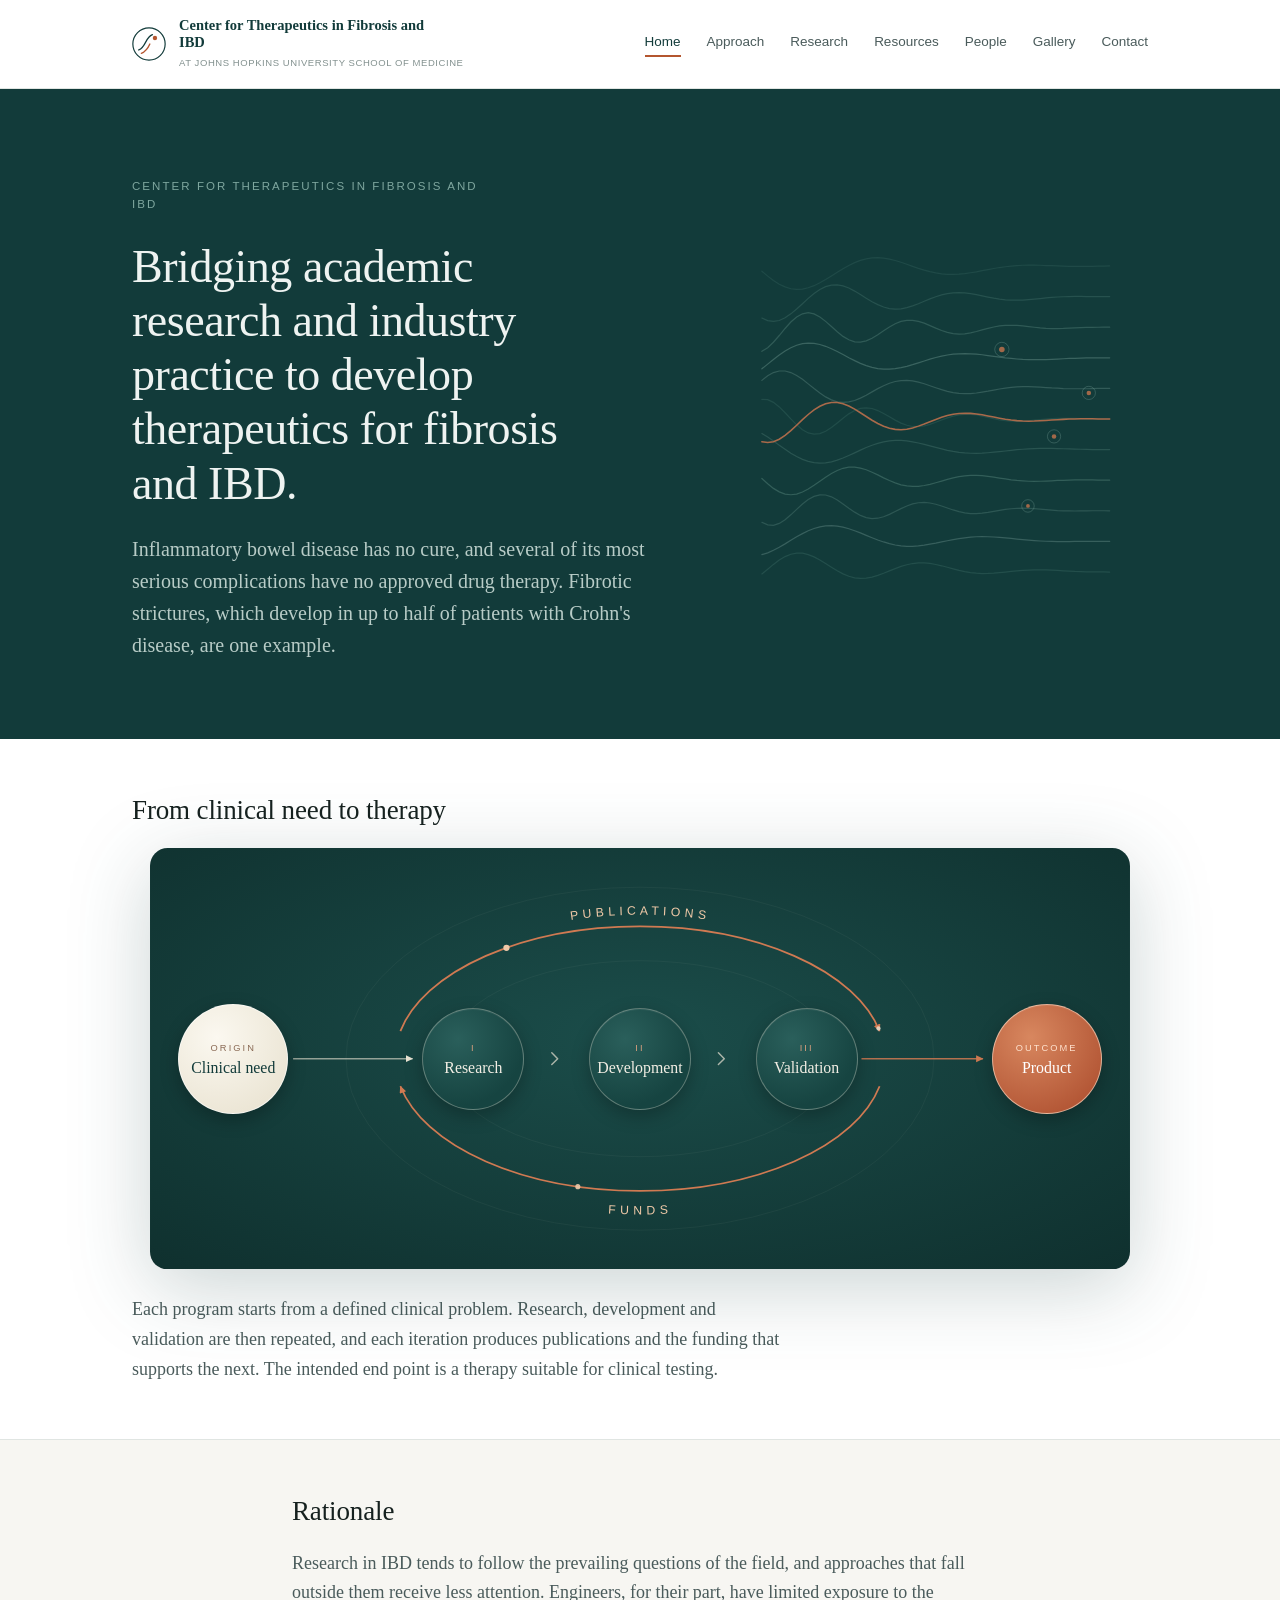
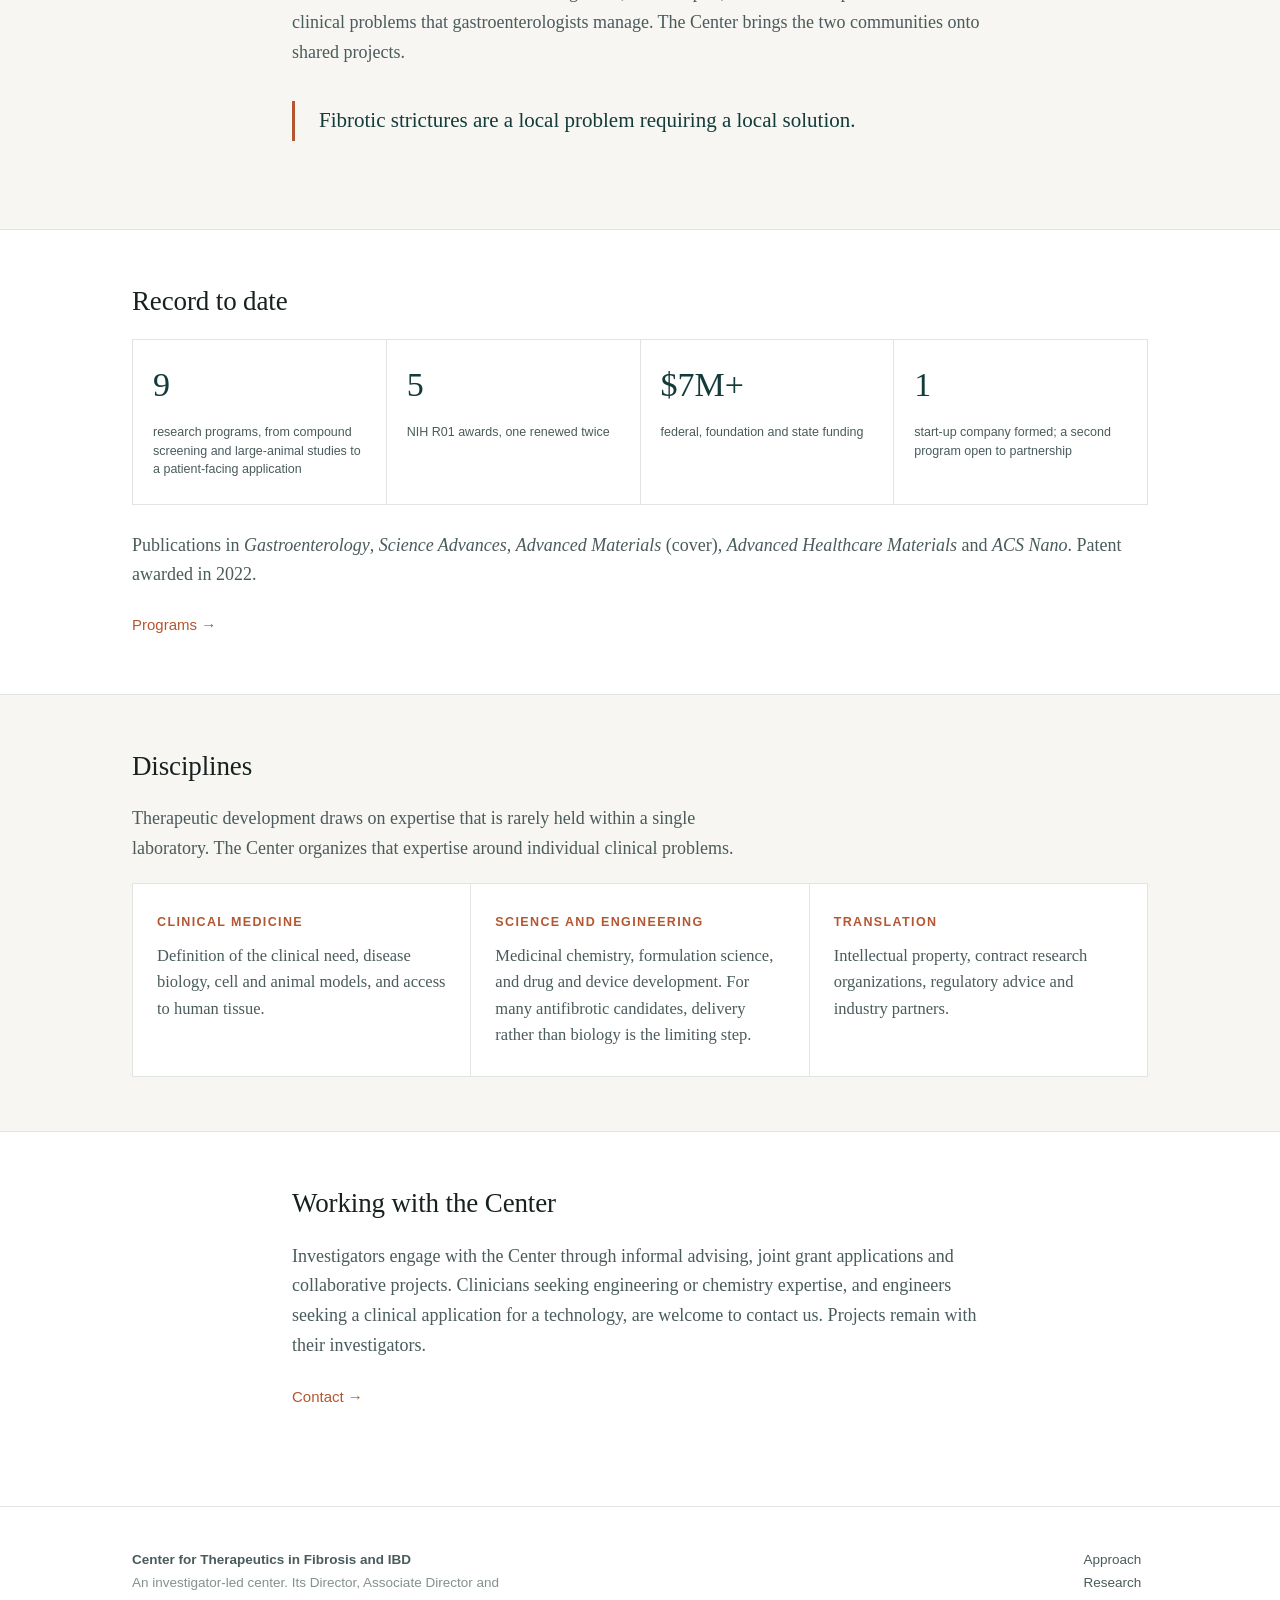
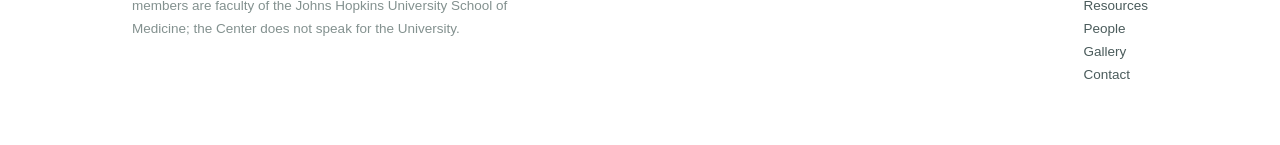
==== index.html @ 497c7280 "Add files via upload" ====
<!DOCTYPE html>
<html lang="en">
<head>
<meta charset="utf-8">
<meta name="viewport" content="width=device-width, initial-scale=1">
<title>CTFI — Center for Therapeutics in Fibrosis and IBD</title>
<meta name="description" content="The Center for Therapeutics in Fibrosis and IBD develops therapies for intestinal fibrosis and inflammatory bowel disease.">
<link rel="stylesheet" href="styles.css">
</head>
<body>

<header class="site">
  <div class="bar">
    <a class="brand" href="index.html">
      <svg class="mark" viewBox="0 0 40 40" fill="none" xmlns="http://www.w3.org/2000/svg" aria-hidden="true">
        <circle cx="20" cy="20" r="19" stroke="#123b3a" stroke-width="1.4"/>
        <path d="M8 27c4-1.5 6-5 8-9s4-7.5 8-9" stroke="#123b3a" stroke-width="1.6" stroke-linecap="round"/>
        <path d="M11 31c5-2 8-6.5 10-11" stroke="#b4562f" stroke-width="1.6" stroke-linecap="round"/>
        <circle cx="27" cy="13" r="2.6" fill="#b4562f"/>
      </svg>
      <span class="brandtext">
        <span class="name">Center for Therapeutics in Fibrosis and IBD</span>
        <span class="sub">at Johns Hopkins University School of Medicine</span>
      </span>
    </a>
    <nav class="site">
      <a href="index.html" class="on">Home</a>
      <a href="approach.html">Approach</a>
      <a href="research.html">Research</a>
      <a href="resources.html">Resources</a>
      <a href="people.html">People</a>
      <a href="gallery.html">Gallery</a>
      <a href="contact.html">Contact</a>
    </nav>
  </div>
</header>

<div class="hero">
  <div class="wrap hero-grid">
    <div class="hero-copy">
      <p class="kicker">Center for Therapeutics in Fibrosis and IBD</p>
      <h1>Bridging academic research and industry practice to develop therapeutics for fibrosis and IBD.</h1>
      <p>Inflammatory bowel disease has no cure, and several of its most serious complications have no approved drug therapy. Fibrotic strictures, which develop in up to half of patients with Crohn's disease, are one example.</p>
    </div>
    <div class="hero-art" aria-hidden="true">
      <svg class="fiberart" viewBox="0 0 460 460" xmlns="http://www.w3.org/2000/svg" aria-hidden="true">
  <path d="M24.0,60.0 L30.7,65.7 L37.3,70.8 L44.0,75.0 L50.7,78.1 L57.3,80.2 L64.0,81.0 L70.7,80.6 L77.3,79.1 L84.0,76.7 L90.7,73.4 L97.3,69.6 L104.0,65.5 L110.7,61.3 L117.3,57.2 L124.0,53.4 L130.7,50.2 L137.3,47.6 L144.0,45.8 L150.7,44.7 L157.3,44.5 L164.0,45.0 L170.7,46.1 L177.3,47.7 L184.0,49.7 L190.7,52.0 L197.3,54.4 L204.0,56.7 L210.7,58.8 L217.3,60.6 L224.0,62.0 L230.7,63.0 L237.3,63.6 L244.0,63.7 L250.7,63.4 L257.3,62.8 L264.0,61.8 L270.7,60.7 L277.3,59.4 L284.0,58.2 L290.7,56.9 L297.3,55.8 L304.0,54.9 L310.7,54.1 L317.3,53.6 L324.0,53.2 L330.7,53.1 L337.3,53.1 L344.0,53.2 L350.7,53.5 L357.3,53.7 L364.0,54.0 L370.7,54.2 L377.3,54.4 L384.0,54.5 L390.7,54.6 L397.3,54.5 L404.0,54.4 L410.7,54.3 L417.3,54.1 L424.0,54.0" fill="none" stroke="#3f6f68" stroke-width="1.4" opacity="0.32" stroke-linecap="round"/><path d="M24.0,113.9 L30.7,116.9 L37.3,117.8 L44.0,116.7 L50.7,113.6 L57.3,109.1 L64.0,103.5 L70.7,97.4 L77.3,91.3 L84.0,85.7 L90.7,81.1 L97.3,77.8 L104.0,76.0 L110.7,75.8 L117.3,77.0 L124.0,79.4 L130.7,82.9 L137.3,86.9 L144.0,91.1 L150.7,95.1 L157.3,98.5 L164.0,101.2 L170.7,103.0 L177.3,103.6 L184.0,103.3 L190.7,102.0 L197.3,99.9 L204.0,97.4 L210.7,94.6 L217.3,91.9 L224.0,89.4 L230.7,87.3 L237.3,85.8 L244.0,84.9 L250.7,84.7 L257.3,85.0 L264.0,85.9 L270.7,87.0 L277.3,88.4 L284.0,89.8 L290.7,91.1 L297.3,92.1 L304.0,92.9 L310.7,93.3 L317.3,93.4 L324.0,93.2 L330.7,92.7 L337.3,92.1 L344.0,91.5 L350.7,90.8 L357.3,90.2 L364.0,89.7 L370.7,89.4 L377.3,89.2 L384.0,89.1 L390.7,89.1 L397.3,89.2 L404.0,89.2 L410.7,89.3 L417.3,89.3 L424.0,89.2" fill="none" stroke="#4f7d75" stroke-width="1.4" opacity="0.37" stroke-linecap="round"/><path d="M24.0,152.2 L30.7,148.1 L37.3,141.7 L44.0,134.0 L50.7,125.9 L57.3,118.5 L64.0,112.7 L70.7,109.0 L77.3,107.8 L84.0,109.1 L90.7,112.6 L97.3,117.7 L104.0,123.7 L110.7,129.7 L117.3,135.0 L124.0,138.9 L130.7,141.2 L137.3,141.5 L144.0,140.1 L150.7,137.1 L157.3,133.1 L164.0,128.6 L170.7,124.2 L177.3,120.5 L184.0,117.8 L190.7,116.5 L197.3,116.5 L204.0,117.7 L210.7,119.8 L217.3,122.6 L224.0,125.5 L230.7,128.2 L237.3,130.4 L244.0,131.8 L250.7,132.3 L257.3,132.0 L264.0,130.9 L270.7,129.4 L277.3,127.6 L284.0,125.8 L290.7,124.2 L297.3,123.0 L304.0,122.4 L310.7,122.2 L317.3,122.4 L324.0,123.0 L330.7,123.7 L337.3,124.5 L344.0,125.2 L350.7,125.7 L357.3,126.0 L364.0,126.0 L370.7,125.9 L377.3,125.6 L384.0,125.3 L390.7,125.0 L397.3,124.7 L404.0,124.6 L410.7,124.5 L417.3,124.4 L424.0,124.4" fill="none" stroke="#5f8c83" stroke-width="1.4" opacity="0.42" stroke-linecap="round"/><path d="M24.0,172.3 L30.7,166.9 L37.3,161.5 L44.0,156.4 L50.7,151.8 L57.3,148.1 L64.0,145.2 L70.7,143.4 L77.3,142.7 L84.0,143.0 L90.7,144.3 L97.3,146.4 L104.0,149.2 L110.7,152.4 L117.3,155.9 L124.0,159.5 L130.7,162.9 L137.3,166.0 L144.0,168.6 L150.7,170.6 L157.3,172.0 L164.0,172.7 L170.7,172.7 L177.3,172.1 L184.0,171.0 L190.7,169.4 L197.3,167.5 L204.0,165.4 L210.7,163.3 L217.3,161.2 L224.0,159.3 L230.7,157.7 L237.3,156.4 L244.0,155.5 L250.7,155.0 L257.3,154.8 L264.0,155.0 L270.7,155.4 L277.3,156.1 L284.0,157.0 L290.7,157.9 L297.3,158.8 L304.0,159.7 L310.7,160.4 L317.3,161.0 L324.0,161.5 L330.7,161.7 L337.3,161.8 L344.0,161.8 L350.7,161.6 L357.3,161.4 L364.0,161.1 L370.7,160.7 L377.3,160.4 L384.0,160.2 L390.7,160.0 L397.3,159.8 L404.0,159.7 L410.7,159.6 L417.3,159.6 L424.0,159.6" fill="none" stroke="#6f9a90" stroke-width="1.4" opacity="0.47" stroke-linecap="round"/><path d="M24.0,185.6 L30.7,180.3 L37.3,176.6 L44.0,174.8 L50.7,174.8 L57.3,176.6 L64.0,180.0 L70.7,184.4 L77.3,189.6 L84.0,195.0 L90.7,200.1 L97.3,204.6 L104.0,208.0 L110.7,210.2 L117.3,211.0 L124.0,210.4 L130.7,208.7 L137.3,206.0 L144.0,202.6 L150.7,198.8 L157.3,195.1 L164.0,191.7 L170.7,188.9 L177.3,186.9 L184.0,185.8 L190.7,185.6 L197.3,186.2 L204.0,187.6 L210.7,189.5 L217.3,191.8 L224.0,194.1 L230.7,196.3 L237.3,198.2 L244.0,199.6 L250.7,200.5 L257.3,200.9 L264.0,200.7 L270.7,200.1 L277.3,199.1 L284.0,198.0 L290.7,196.7 L297.3,195.5 L304.0,194.5 L310.7,193.6 L317.3,193.1 L324.0,192.8 L330.7,192.8 L337.3,193.0 L344.0,193.4 L350.7,193.8 L357.3,194.3 L364.0,194.6 L370.7,195.0 L377.3,195.2 L384.0,195.2 L390.7,195.2 L397.3,195.2 L404.0,195.1 L410.7,194.9 L417.3,194.8 L424.0,194.8" fill="none" stroke="#7fa79f" stroke-width="1.4" opacity="0.32" stroke-linecap="round"/><path d="M24.0,207.5 L30.7,207.8 L37.3,210.9 L44.0,216.1 L50.7,222.8 L57.3,229.9 L64.0,236.7 L70.7,242.3 L77.3,246.0 L84.0,247.5 L90.7,246.8 L97.3,244.1 L104.0,239.8 L110.7,234.5 L117.3,229.1 L124.0,224.1 L130.7,220.2 L137.3,217.8 L144.0,217.1 L150.7,217.9 L157.3,220.3 L164.0,223.6 L170.7,227.4 L177.3,231.3 L184.0,234.7 L190.7,237.2 L197.3,238.6 L204.0,238.8 L210.7,238.0 L217.3,236.2 L224.0,233.8 L230.7,231.2 L237.3,228.7 L244.0,226.7 L250.7,225.3 L257.3,224.6 L264.0,224.7 L270.7,225.4 L277.3,226.6 L284.0,228.1 L290.7,229.6 L297.3,230.9 L304.0,231.9 L310.7,232.5 L317.3,232.7 L324.0,232.5 L330.7,232.0 L337.3,231.4 L344.0,230.7 L350.7,230.1 L357.3,229.6 L364.0,229.3 L370.7,229.2 L377.3,229.3 L384.0,229.4 L390.7,229.6 L397.3,229.8 L404.0,229.9 L410.7,230.0 L417.3,230.0 L424.0,230.0" fill="none" stroke="#3f6f68" stroke-width="1.4" opacity="0.37" stroke-linecap="round"/><path d="M24.0,246.7 L30.7,250.8 L37.3,255.3 L44.0,260.1 L50.7,264.8 L57.3,269.3 L64.0,273.2 L70.7,276.4 L77.3,278.8 L84.0,280.2 L90.7,280.7 L97.3,280.4 L104.0,279.2 L110.7,277.3 L117.3,274.8 L124.0,271.9 L130.7,268.9 L137.3,265.8 L144.0,262.8 L150.7,260.2 L157.3,258.0 L164.0,256.3 L170.7,255.1 L177.3,254.6 L184.0,254.6 L190.7,255.2 L197.3,256.2 L204.0,257.6 L210.7,259.2 L217.3,260.9 L224.0,262.7 L230.7,264.4 L237.3,266.0 L244.0,267.3 L250.7,268.3 L257.3,269.0 L264.0,269.4 L270.7,269.5 L277.3,269.3 L284.0,268.8 L290.7,268.2 L297.3,267.5 L304.0,266.8 L310.7,266.0 L317.3,265.3 L324.0,264.8 L330.7,264.3 L337.3,264.0 L344.0,263.8 L350.7,263.7 L357.3,263.8 L364.0,264.0 L370.7,264.2 L377.3,264.4 L384.0,264.6 L390.7,264.8 L397.3,265.0 L404.0,265.1 L410.7,265.2 L417.3,265.2 L424.0,265.2" fill="none" stroke="#4f7d75" stroke-width="1.4" opacity="0.42" stroke-linecap="round"/><path d="M24.0,298.4 L30.7,304.5 L37.3,309.8 L44.0,313.8 L50.7,316.3 L57.3,317.1 L64.0,316.3 L70.7,314.0 L77.3,310.5 L84.0,306.2 L90.7,301.5 L97.3,296.9 L104.0,292.6 L110.7,289.2 L117.3,286.7 L124.0,285.4 L130.7,285.4 L137.3,286.4 L144.0,288.4 L150.7,291.2 L157.3,294.3 L164.0,297.7 L170.7,300.8 L177.3,303.5 L184.0,305.7 L190.7,307.0 L197.3,307.6 L204.0,307.4 L210.7,306.5 L217.3,305.1 L224.0,303.3 L230.7,301.4 L237.3,299.4 L244.0,297.7 L250.7,296.3 L257.3,295.3 L264.0,294.9 L270.7,294.8 L277.3,295.2 L284.0,295.9 L290.7,296.8 L297.3,297.9 L304.0,298.9 L310.7,299.9 L317.3,300.7 L324.0,301.2 L330.7,301.6 L337.3,301.7 L344.0,301.6 L350.7,301.4 L357.3,301.1 L364.0,300.7 L370.7,300.5 L377.3,300.2 L384.0,300.1 L390.7,300.0 L397.3,300.0 L404.0,300.1 L410.7,300.2 L417.3,300.3 L424.0,300.4" fill="none" stroke="#5f8c83" stroke-width="1.4" opacity="0.47" stroke-linecap="round"/><path d="M24.0,348.8 L30.7,351.8 L37.3,352.2 L44.0,350.1 L50.7,345.9 L57.3,340.2 L64.0,333.9 L70.7,327.8 L77.3,322.6 L84.0,319.0 L90.7,317.2 L97.3,317.4 L104.0,319.5 L110.7,323.1 L117.3,327.7 L124.0,332.6 L130.7,337.1 L137.3,340.9 L144.0,343.4 L150.7,344.5 L157.3,344.1 L164.0,342.4 L170.7,339.7 L177.3,336.4 L184.0,333.1 L190.7,330.1 L197.3,327.7 L204.0,326.3 L210.7,326.0 L217.3,326.6 L224.0,328.0 L230.7,330.1 L237.3,332.3 L244.0,334.6 L250.7,336.5 L257.3,337.9 L264.0,338.7 L270.7,338.8 L277.3,338.3 L284.0,337.4 L290.7,336.3 L297.3,335.1 L304.0,334.0 L310.7,333.2 L317.3,332.7 L324.0,332.5 L330.7,332.7 L337.3,333.1 L344.0,333.7 L350.7,334.3 L357.3,334.8 L364.0,335.3 L370.7,335.6 L377.3,335.7 L384.0,335.8 L390.7,335.7 L397.3,335.6 L404.0,335.5 L410.7,335.5 L417.3,335.5 L424.0,335.6" fill="none" stroke="#6f9a90" stroke-width="1.4" opacity="0.32" stroke-linecap="round"/><path d="M24.0,386.0 L30.7,383.9 L37.3,381.0 L44.0,377.5 L50.7,373.6 L57.3,369.5 L64.0,365.5 L70.7,361.8 L77.3,358.5 L84.0,355.9 L90.7,354.0 L97.3,352.9 L104.0,352.7 L110.7,353.2 L117.3,354.4 L124.0,356.2 L130.7,358.5 L137.3,361.0 L144.0,363.8 L150.7,366.5 L157.3,369.1 L164.0,371.4 L170.7,373.4 L177.3,374.9 L184.0,375.9 L190.7,376.4 L197.3,376.4 L204.0,375.9 L210.7,375.1 L217.3,374.0 L224.0,372.8 L230.7,371.4 L237.3,370.0 L244.0,368.7 L250.7,367.5 L257.3,366.6 L264.0,365.9 L270.7,365.4 L277.3,365.3 L284.0,365.4 L290.7,365.7 L297.3,366.1 L304.0,366.7 L310.7,367.4 L317.3,368.1 L324.0,368.8 L330.7,369.4 L337.3,369.9 L344.0,370.3 L350.7,370.6 L357.3,370.8 L364.0,370.9 L370.7,370.9 L377.3,370.9 L384.0,370.8 L390.7,370.8 L397.3,370.7 L404.0,370.7 L410.7,370.7 L417.3,370.7 L424.0,370.8" fill="none" stroke="#7fa79f" stroke-width="1.4" opacity="0.37" stroke-linecap="round"/><path d="M24.0,408.2 L30.7,402.7 L37.3,397.2 L44.0,392.2 L50.7,388.2 L57.3,385.5 L64.0,384.2 L70.7,384.3 L77.3,385.9 L84.0,388.6 L90.7,392.1 L97.3,396.3 L104.0,400.5 L110.7,404.6 L117.3,408.1 L124.0,410.8 L130.7,412.6 L137.3,413.3 L144.0,413.0 L150.7,411.8 L157.3,409.8 L164.0,407.4 L170.7,404.6 L177.3,402.0 L184.0,399.5 L190.7,397.6 L197.3,396.2 L204.0,395.5 L210.7,395.5 L217.3,396.1 L224.0,397.3 L230.7,398.8 L237.3,400.5 L244.0,402.3 L250.7,404.0 L257.3,405.5 L264.0,406.6 L270.7,407.3 L277.3,407.7 L284.0,407.6 L290.7,407.3 L297.3,406.7 L304.0,406.0 L310.7,405.3 L317.3,404.6 L324.0,404.1 L330.7,403.7 L337.3,403.5 L344.0,403.5 L350.7,403.6 L357.3,403.9 L364.0,404.2 L370.7,404.6 L377.3,404.9 L384.0,405.3 L390.7,405.5 L397.3,405.7 L404.0,405.8 L410.7,405.9 L417.3,405.9 L424.0,406.0" fill="none" stroke="#3f6f68" stroke-width="1.4" opacity="0.42" stroke-linecap="round"/>
  <path d="M24.0,256.1 L30.7,257.1 L37.3,256.1 L44.0,253.3 L50.7,248.9 L57.3,243.4 L64.0,237.2 L70.7,230.8 L77.3,224.8 L84.0,219.5 L90.7,215.3 L97.3,212.4 L104.0,211.0 L110.7,211.1 L117.3,212.5 L124.0,215.1 L130.7,218.7 L137.3,222.8 L144.0,227.1 L150.7,231.4 L157.3,235.2 L164.0,238.3 L170.7,240.6 L177.3,241.9 L184.0,242.3 L190.7,241.7 L197.3,240.3 L204.0,238.2 L210.7,235.8 L217.3,233.1 L224.0,230.5 L230.7,228.1 L237.3,226.1 L244.0,224.6 L250.7,223.7 L257.3,223.3 L264.0,223.5 L270.7,224.2 L277.3,225.2 L284.0,226.5 L290.7,227.8 L297.3,229.1 L304.0,230.3 L310.7,231.2 L317.3,231.9 L324.0,232.4 L330.7,232.5 L337.3,232.4 L344.0,232.1 L350.7,231.7 L357.3,231.2 L364.0,230.8 L370.7,230.4 L377.3,230.1 L384.0,229.9 L390.7,229.8 L397.3,229.8 L404.0,229.8 L410.7,229.9 L417.3,230.0 L424.0,230.0" fill="none" stroke="#c9744e" stroke-width="1.8" opacity="0.9" stroke-linecap="round"/>
  <circle cx="300" cy="150" r="3.2" fill="#c9744e" opacity="0.85"/><circle cx="300" cy="150" r="8.2" fill="none" stroke="#7fa79f" stroke-width="0.8" opacity="0.5"/><circle cx="360" cy="250" r="2.6" fill="#c9744e" opacity="0.85"/><circle cx="360" cy="250" r="7.6" fill="none" stroke="#7fa79f" stroke-width="0.8" opacity="0.5"/><circle cx="330" cy="330" r="2.2" fill="#c9744e" opacity="0.85"/><circle cx="330" cy="330" r="7.2" fill="none" stroke="#7fa79f" stroke-width="0.8" opacity="0.5"/><circle cx="400" cy="200" r="2.6" fill="#c9744e" opacity="0.85"/><circle cx="400" cy="200" r="7.6" fill="none" stroke="#7fa79f" stroke-width="0.8" opacity="0.5"/>
</svg>
    </div>
  </div>
</div>

<section>
  <div class="wrap">
    <h2>From clinical need to therapy</h2>
    <div class="orbit-scroll">
    <figure class="orbit">
      <svg class="orbit-bg" viewBox="0 0 1000 430" preserveAspectRatio="xMidYMid meet" aria-hidden="true">
        <defs>
          <radialGradient id="obPanel" cx="50%" cy="45%" r="75%">
            <stop offset="0" stop-color="#1b4d4a"/>
            <stop offset="1" stop-color="#0f302e"/>
          </radialGradient>
          <linearGradient id="obEntry" x1="0" x2="1">
            <stop offset="0" stop-color="#e9e3d3" stop-opacity="0.15"/>
            <stop offset="1" stop-color="#e9e3d3" stop-opacity="0.85"/>
          </linearGradient>
          <linearGradient id="obExit" x1="0" x2="1">
            <stop offset="0" stop-color="#e9e3d3" stop-opacity="0.85"/>
            <stop offset="1" stop-color="#d07a52" stop-opacity="0.95"/>
          </linearGradient>
          <marker id="obHead" markerWidth="10" markerHeight="10" refX="7" refY="3.5" orient="auto" markerUnits="userSpaceOnUse">
            <path d="M0,0 L7.5,3.5 L0,7 Z" fill="#d07a52"/>
          </marker>
          <marker id="obHeadLight" markerWidth="10" markerHeight="10" refX="7" refY="3.5" orient="auto" markerUnits="userSpaceOnUse">
            <path d="M0,0 L7.5,3.5 L0,7 Z" fill="#e9e3d3"/>
          </marker>
          <path id="obOrbit" d="M250,215 A250,135 0 0 1 750,215 A250,135 0 0 1 250,215"/>
          <path id="obTopText" d="M255.5,186.9 A250,135 0 0 1 744.5,186.9"/>
          <path id="obBotText" d="M255.5,243.1 A250,135 0 0 0 744.5,243.1"/>
        </defs>

        <rect width="1000" height="430" rx="18" fill="url(#obPanel)"/>
        <!-- faint guide rings for depth -->
        <ellipse cx="500" cy="215" rx="300" ry="175" fill="none" stroke="#e9e3d3" stroke-opacity="0.05"/>
        <ellipse cx="500" cy="215" rx="200" ry="100" fill="none" stroke="#e9e3d3" stroke-opacity="0.05"/>

        <!-- the cycle: publications out along the top, funds back along the bottom -->
        <path class="ob-arc" d="M255.5,186.9 A250,135 0 0 1 744.5,186.9" fill="none" stroke="#d07a52" stroke-width="1.8" marker-end="url(#obHead)"/>
        <path class="ob-arc" d="M744.5,243.1 A250,135 0 0 1 255.5,243.1" fill="none" stroke="#d07a52" stroke-width="1.8" marker-end="url(#obHead)"/>
        <text class="ob-label" dy="-12"><textPath href="#obTopText" startOffset="50%" text-anchor="middle">PUBLICATIONS</textPath></text>
        <text class="ob-label" dy="24"><textPath href="#obBotText" startOffset="50%" text-anchor="middle">FUNDS</textPath></text>

        <!-- entry and exit -->
        <line x1="146" y1="215" x2="268" y2="215" stroke="#e9e3d3" stroke-opacity="0.6" stroke-width="1.6" marker-end="url(#obHeadLight)"/>
        <line x1="726" y1="215" x2="850" y2="215" stroke="#d07a52" stroke-opacity="0.85" stroke-width="1.6" marker-end="url(#obHead)"/>

        <!-- sequence ticks between stations -->
        <path d="M410,209 l6,6 l-6,6" fill="none" stroke="#e9e3d3" stroke-opacity="0.7" stroke-width="1.5" stroke-linecap="round" stroke-linejoin="round"/>
        <path d="M580,209 l6,6 l-6,6" fill="none" stroke="#e9e3d3" stroke-opacity="0.7" stroke-width="1.5" stroke-linecap="round" stroke-linejoin="round"/>

        <!-- particles travelling the cycle -->
        <g class="ob-particles">
          <circle r="3.2" fill="#f0c9a8"><animateMotion dur="11s" repeatCount="indefinite"><mpath href="#obOrbit"/></animateMotion></circle>
          <circle r="2.2" fill="#e9e3d3" opacity="0.8"><animateMotion dur="11s" begin="-3.7s" repeatCount="indefinite"><mpath href="#obOrbit"/></animateMotion></circle>
          <circle r="2.6" fill="#f0c9a8" opacity="0.9"><animateMotion dur="11s" begin="-7.3s" repeatCount="indefinite"><mpath href="#obOrbit"/></animateMotion></circle>
        </g>
      </svg>

      <div class="ob-nodes">
        <div class="obn origin" tabindex="0" style="left:2.9%;top:36.98%;width:11.2%;height:26.05%">
          <span class="k">Origin</span><span class="w">Clinical need</span>
          <div class="cloud" role="tooltip">
            <strong>Unmet clinical needs</strong>
            <ul>
              <li>No approved drug therapy for fibrotic strictures in Crohn's disease</li>
              <li>Limited tissue-replacement and medical options for perianal fistulas</li>
              <li>Better methods for patients to monitor symptoms and convey their day-to-day experience to clinicians</li>
            </ul>
          </div>
        </div>
        <div class="obn stage" tabindex="0" style="left:27.8%;top:37.91%;width:10.4%;height:24.19%">
          <span class="k">I</span><span class="w">Research</span>
          <div class="cloud" role="tooltip">
            <strong>Areas of research</strong>
            <ul>
              <li>Novel small molecules</li>
              <li>Sustained-release platforms targeting inflammation and fibrosis</li>
              <li>AI methods to improve patient&ndash;clinician communication</li>
            </ul>
          </div>
        </div>
        <div class="obn stage" tabindex="0" style="left:44.8%;top:37.91%;width:10.4%;height:24.19%">
          <span class="k">II</span><span class="w">Development</span>
          <div class="cloud" role="tooltip">
            <strong>Development</strong>
            <ul>
              <li>Medicinal-chemistry optimization of lead compounds</li>
              <li>Local, sustained-release formulation</li>
              <li>Device and biomaterial engineering</li>
            </ul>
          </div>
        </div>
        <div class="obn stage" tabindex="0" style="left:61.8%;top:37.91%;width:10.4%;height:24.19%">
          <span class="k">III</span><span class="w">Validation</span>
          <div class="cloud" role="tooltip">
            <strong>Validation</strong>
            <ul>
              <li>Patient-derived fibroblast and organoid assays</li>
              <li>Large-animal (swine) models of intestinal stricture</li>
              <li>Pharmacokinetics, safety and pharmacodynamic biomarkers</li>
            </ul>
          </div>
        </div>
        <div class="obn product" tabindex="0" style="left:85.9%;top:36.98%;width:11.2%;height:26.05%">
          <span class="k">Outcome</span><span class="w">Product</span>
          <div class="cloud" role="tooltip">
            <strong>Outputs</strong>
            <ul>
              <li>Candidates suitable for IND-enabling studies</li>
              <li>Intellectual property</li>
              <li>Start-up companies and industry partnerships</li>
            </ul>
          </div>
        </div>
      </div>
    </figure>
    </div>

    <p class="muted" style="margin-top:26px; max-width:72ch">Each program starts from a defined clinical problem. Research, development and validation are then repeated, and each iteration produces publications and the funding that supports the next. The intended end point is a therapy suitable for clinical testing.</p>
  </div>
</section>

<section class="warm">
  <div class="wrap narrow">
    <h2>Rationale</h2>
    <p class="muted">Research in IBD tends to follow the prevailing questions of the field, and approaches that fall outside them receive less attention. Engineers, for their part, have limited exposure to the clinical problems that gastroenterologists manage. The Center brings the two communities onto shared projects.</p>
    <div class="pull">Fibrotic strictures are a local problem requiring a local solution.</div>
  </div>
</section>

<section>
  <div class="wrap">
    <h2>Record to date</h2>
    <div class="stats">
      <div><p class="n">9</p><p class="l">research programs, from compound screening and large-animal studies to a patient-facing application</p></div>
      <div><p class="n">5</p><p class="l">NIH R01 awards, one renewed twice</p></div>
      <div><p class="n">$7M+</p><p class="l">federal, foundation and state funding</p></div>
      <div><p class="n">1</p><p class="l">start-up company formed; a second program open to partnership</p></div>
    </div>
    <p class="muted" style="margin-top:26px">Publications in <em>Gastroenterology</em>, <em>Science Advances</em>, <em>Advanced Materials</em> (cover), <em>Advanced Healthcare Materials</em> and <em>ACS Nano</em>. Patent awarded in 2022.</p>
    <p style="margin-top:14px"><a class="more" href="research.html">Programs &rarr;</a></p>
  </div>
</section>

<section class="warm">
  <div class="wrap">
    <h2>Disciplines</h2>
    <p class="muted" style="max-width:68ch">Therapeutic development draws on expertise that is rarely held within a single laboratory. The Center organizes that expertise around individual clinical problems.</p>
    <div class="ing">
      <div>
        <h3>Clinical Medicine</h3>
        <p>Definition of the clinical need, disease biology, cell and animal models, and access to human tissue.</p>
      </div>
      <div>
        <h3>Science and Engineering</h3>
        <p>Medicinal chemistry, formulation science, and drug and device development. For many antifibrotic candidates, delivery rather than biology is the limiting step.</p>
      </div>
      <div>
        <h3>Translation</h3>
        <p>Intellectual property, contract research organizations, regulatory advice and industry partners.</p>
      </div>
    </div>
  </div>
</section>

<section>
  <div class="wrap narrow">
    <h2>Working with the Center</h2>
    <p class="muted">Investigators engage with the Center through informal advising, joint grant applications and collaborative projects. Clinicians seeking engineering or chemistry expertise, and engineers seeking a clinical application for a technology, are welcome to contact us. Projects remain with their investigators.</p>
    <p style="margin-top:22px"><a class="more" href="contact.html">Contact &rarr;</a></p>
  </div>
</section>

<footer class="site">
  <div class="wrap">
    <div class="cols">
      <div class="disclaimer">
        <strong style="color:var(--ink-soft)">Center for Therapeutics in Fibrosis and IBD</strong><br>
        An investigator-led center. Its Director, Associate Director and members are faculty of the Johns Hopkins University School of Medicine; the Center does not speak for the University.
      </div>
      <div>
        <a href="approach.html">Approach</a><br>
        <a href="research.html">Research</a><br>
        <a href="resources.html">Resources</a><br>
        <a href="people.html">People</a><br>
        <a href="gallery.html">Gallery</a><br>
        <a href="contact.html">Contact</a>
      </div>
    </div>
  </div>
</footer>

</body>
</html>
---- styles.css ----
/* CTFI — Center for Therapeutics in Fibrosis and IBD
   fibrosistherapeutics.org

   BRANDING RULE: no Johns Hopkins shield, wordmark, logotype, or heritage blue
   (#002D72). Original identity only. Affiliation is stated as a fact about
   people, never as institutional endorsement. */

:root {
  --ink:        #16211f;
  --ink-soft:   #4a5b5b;
  --ink-faint:  #83918f;
  --rule:       #e0e5e2;
  --paper:      #ffffff;
  --paper-warm: #f7f6f2;
  --deep:       #123b3a;
  --accent:     #b4562f;
  --serif:      "Iowan Old Style", "Palatino Linotype", Palatino, Georgia, "Times New Roman", serif;
  --sans:       -apple-system, BlinkMacSystemFont, "Segoe UI", Helvetica, Arial, sans-serif;
  --wrap:       1080px;
}

* { box-sizing: border-box; }
html { scroll-behavior: smooth; }

body {
  margin: 0;
  background: var(--paper);
  color: var(--ink);
  font-family: var(--serif);
  font-size: 18px;
  line-height: 1.65;
  -webkit-font-smoothing: antialiased;
}

.wrap   { max-width: var(--wrap); margin: 0 auto; padding: 0 32px; }
.narrow { max-width: 760px; }

/* ---------- header ---------- */

header.site { border-bottom: 1px solid var(--rule); background: var(--paper); position: sticky; top: 0; z-index: 10; }

.bar {
  display: flex; align-items: center; justify-content: space-between;
  gap: 24px; padding: 17px 32px; max-width: var(--wrap); margin: 0 auto;
}

.brand { display: flex; align-items: center; gap: 13px; text-decoration: none; }
.brand .mark { width: 34px; height: 34px; flex: 0 0 34px; }
.brand .name { font-family: var(--sans); font-weight: 700; font-size: 15px; letter-spacing: 0.14em; color: var(--deep); }
.brand .sub  { display: block; font-family: var(--sans); font-weight: 400; font-size: 10.5px;
               letter-spacing: 0.07em; text-transform: uppercase; color: var(--ink-faint); margin-top: 2px; }

nav.site { display: flex; gap: 26px; }
nav.site a { font-family: var(--sans); font-size: 13.5px; color: var(--ink-soft); text-decoration: none;
             padding-bottom: 2px; border-bottom: 2px solid transparent; }
nav.site a:hover { color: var(--deep); }
nav.site a.on { color: var(--deep); border-bottom-color: var(--accent); }

/* ---------- hero ---------- */

.hero { background: var(--deep); color: #eef3f1; padding: 88px 0 78px; }
.hero .kicker { font-family: var(--sans); font-size: 11.5px; letter-spacing: 0.18em; text-transform: uppercase;
                color: #7fa79f; margin: 0 0 26px; }
.hero h1 { font-size: 46px; line-height: 1.18; margin: 0 0 22px; font-weight: 400; letter-spacing: -0.01em; max-width: 20ch; }
.hero p  { font-size: 20px; line-height: 1.6; color: #b8ccc7; max-width: 58ch; margin: 0; }

/* ---------- page head ---------- */

.pagehead { padding: 66px 0 10px; }
.pagehead .kicker { font-family: var(--sans); font-size: 11.5px; letter-spacing: 0.18em; text-transform: uppercase;
                    color: var(--accent); margin: 0 0 14px; }
.pagehead h1 { font-size: 40px; line-height: 1.2; font-weight: 400; margin: 0; letter-spacing: -0.01em; max-width: 24ch; }

/* ---------- sections ---------- */

section { padding: 54px 0; }
section.warm { background: var(--paper-warm); border-top: 1px solid var(--rule); border-bottom: 1px solid var(--rule); }

h2 { font-size: 27px; font-weight: 400; line-height: 1.3; margin: 0 0 20px; letter-spacing: -0.005em; }
h3 { font-family: var(--sans); font-size: 12.5px; font-weight: 700; letter-spacing: 0.11em; text-transform: uppercase;
     color: var(--accent); margin: 0 0 10px; }

p { margin: 0 0 20px; }
p:last-child { margin-bottom: 0; }

.lead  { font-size: 21px; line-height: 1.6; }
.muted { color: var(--ink-soft); }

.pull { border-left: 3px solid var(--accent); padding: 4px 0 4px 24px; margin: 34px 0;
        font-size: 21px; line-height: 1.5; color: var(--deep); }

.stats { display: grid; grid-template-columns: repeat(4, 1fr); gap: 1px; background: var(--rule);
         border: 1px solid var(--rule); margin-top: 10px; }
.stats > div { background: var(--paper); padding: 26px 20px; }
.stats .n { font-size: 34px; color: var(--deep); line-height: 1.1; }
.stats .l { font-family: var(--sans); font-size: 12.5px; color: var(--ink-soft); margin-top: 8px; line-height: 1.45; }

/* ---------- ingredients ---------- */

.ing { display: grid; grid-template-columns: repeat(3, 1fr); gap: 1px; background: var(--rule);
       border: 1px solid var(--rule); margin-top: 8px; }
.ing > div { background: var(--paper); padding: 28px 24px; }
.ing p { font-size: 16.5px; line-height: 1.6; color: var(--ink-soft); margin: 0; }

/* ---------- program list ---------- */

.programs { border-top: 1px solid var(--rule); }
.program { padding: 30px 0; border-bottom: 1px solid var(--rule); }
.program h4 { font-family: var(--serif); font-size: 23px; font-weight: 400; margin: 0 0 6px; color: var(--deep); }
.program .who { font-family: var(--sans); font-size: 13px; color: var(--ink-faint); margin: 0 0 12px; }
.program p.d { font-size: 17px; color: var(--ink-soft); margin: 0 0 14px; }
.program ul.meta { list-style: none; padding: 0; margin: 0; display: flex; flex-wrap: wrap; gap: 8px; }
.program ul.meta li {
  font-family: var(--sans); font-size: 12px;
  border: 1px solid var(--rule); padding: 4px 10px; color: var(--ink-soft); background: var(--paper-warm);
}
.program ul.meta li.hot { border-color: var(--accent); color: var(--accent); background: #fff; }

/* ---------- resources ---------- */

.res { display: grid; grid-template-columns: 1fr 1fr; gap: 34px; margin-top: 10px; }
.res .box { border: 1px solid var(--rule); padding: 28px 26px; }
.res h4 { font-family: var(--serif); font-size: 21px; font-weight: 400; margin: 0 0 12px; color: var(--deep); }
.res ul { margin: 0; padding-left: 18px; color: var(--ink-soft); font-size: 16.5px; line-height: 1.7; }

/* ---------- people ---------- */

.people { display: grid; grid-template-columns: 1fr 1fr; gap: 44px; margin-top: 12px; }
.person .role  { font-family: var(--sans); font-size: 11.5px; letter-spacing: 0.13em; text-transform: uppercase;
                 color: var(--accent); margin: 0 0 8px; }
.person h4     { font-size: 24px; font-weight: 400; margin: 0 0 4px; color: var(--deep); }
.person .affil { font-family: var(--sans); font-size: 14px; color: var(--ink-faint); margin: 0 0 14px; }
.person p      { font-size: 16.5px; color: var(--ink-soft); }

.team { display: grid; grid-template-columns: repeat(2, 1fr); gap: 1px; background: var(--rule);
        border: 1px solid var(--rule); margin-top: 12px; }
.team > div { background: var(--paper); padding: 24px 22px; }
.team .role { font-family: var(--sans); font-size: 11px; letter-spacing: 0.12em; text-transform: uppercase;
              color: var(--ink-faint); margin: 0 0 6px; }
.team h4 { font-size: 20px; font-weight: 400; margin: 0 0 6px; color: var(--deep); }
.team p  { font-size: 15.5px; color: var(--ink-soft); margin: 0; }

/* ---------- footer ---------- */

footer.site { border-top: 1px solid var(--rule); padding: 42px 0 58px; margin-top: 40px;
              font-family: var(--sans); font-size: 13.5px; color: var(--ink-faint); line-height: 1.7; }
footer.site .cols { display: flex; justify-content: space-between; gap: 40px; flex-wrap: wrap; }
footer.site a { color: var(--ink-soft); text-decoration: none; }
footer.site a:hover { color: var(--deep); }
footer.site .disclaimer { max-width: 54ch; }

a.more { color: var(--accent); text-decoration: none; font-family: var(--sans); font-size: 15px; }
a.more:hover { text-decoration: underline; }

/* ---------- responsive ---------- */

@media (max-width: 880px) {
  body { font-size: 17px; }
  .bar { flex-direction: column; align-items: flex-start; gap: 15px; padding: 16px 22px; }
  nav.site { gap: 18px; flex-wrap: wrap; }
  .wrap { padding: 0 22px; }
  .hero { padding: 58px 0 54px; }
  .hero h1 { font-size: 33px; }
  .hero p { font-size: 18px; }
  .pagehead h1 { font-size: 30px; }
  .arc { flex-direction: column; }
  .arc div { border-right: 0; border-bottom: 1px solid var(--rule); }
  .stats { grid-template-columns: repeat(2, 1fr); }
  .ing, .res, .people, .team { grid-template-columns: 1fr; }
  .res { gap: 20px; }
}

/* ---------- trainees (rotating students) ---------- */

.trainees { display: grid; grid-template-columns: repeat(3, 1fr); gap: 1px; background: var(--rule);
            border: 1px solid var(--rule); margin-top: 12px; }
.trainees > div { background: var(--paper); padding: 22px 22px; }
.trainees .role { font-family: var(--sans); font-size: 11px; letter-spacing: 0.12em; text-transform: uppercase;
                  color: var(--ink-faint); margin: 0 0 6px; }
.trainees h4 { font-size: 19px; font-weight: 400; margin: 0 0 4px; color: var(--deep); }
.trainees p  { font-family: var(--sans); font-size: 13.5px; color: var(--ink-soft); margin: 0; line-height: 1.5; }

/* ---------- gallery ---------- */

.gallery { display: grid; grid-template-columns: repeat(3, 1fr); gap: 22px; margin-top: 10px; }
.gallery figure { margin: 0; }
.gallery img { width: 100%; aspect-ratio: 4 / 3; object-fit: cover; display: block; border: 1px solid var(--rule); transition: opacity .2s ease; }
.gallery a:hover img { opacity: 0.88; }
.gallery figcaption { font-family: var(--sans); font-size: 13px; color: var(--ink-faint);
                      margin-top: 10px; line-height: 1.5; }

@media (max-width: 880px) {
  .trainees { grid-template-columns: 1fr; }
  .gallery  { grid-template-columns: 1fr; gap: 20px; }
}

/* ---------- brand lockup (full name + affiliation) ---------- */

.brand .brandtext { display: block; }
.brand .name { font-family: var(--serif); font-weight: 600; font-size: 14.5px;
               letter-spacing: 0; color: var(--deep); line-height: 1.18;
               display: block; max-width: 250px; }
.brand .sub  { display: block; font-family: var(--sans); font-weight: 400; font-size: 9.5px;
               letter-spacing: 0.06em; text-transform: uppercase; color: var(--ink-faint); margin-top: 4px; }

/* ---------- development cycle diagram ---------- */

.orbit { position: relative; margin: 14px auto 0; max-width: 980px; aspect-ratio: 1000 / 430; container-type: inline-size; }
.orbit-bg { position: absolute; inset: 0; width: 100%; height: 100%;
            filter: drop-shadow(0 18px 40px rgba(18,59,58,0.22)); }
.ob-label { font-family: var(--sans); font-size: 12.5px; letter-spacing: 0.32em; fill: #f0c9a8; }
.ob-arc { transition: stroke-width .25s ease, opacity .25s ease; }
.orbit:hover .ob-arc { stroke-width: 2.4; }

.ob-nodes { position: absolute; inset: 0; }
.obn {
  position: absolute; border-radius: 50%;
  display: flex; flex-direction: column; align-items: center; justify-content: center; text-align: center;
  background: radial-gradient(circle at 35% 30%, #2a5f5b 0%, #164441 70%);
  border: 1px solid rgba(233,227,211,0.35);
  box-shadow: 0 6px 18px rgba(0,0,0,0.25), inset 0 1px 0 rgba(255,255,255,0.06);
  cursor: default; transition: transform .22s ease, border-color .22s ease, box-shadow .22s ease;
}
.obn .k { font-family: var(--sans); font-size: max(7px, 0.95cqw); letter-spacing: 0.22em;
          text-transform: uppercase; color: #d9a07f; margin-bottom: 3px; }
.obn .w { font-family: var(--serif); font-size: max(10px, 1.62cqw); color: #f2eee4; line-height: 1.1; }
.obn.origin { background: radial-gradient(circle at 35% 30%, #fbf8f0 0%, #e7e0cd 100%); border-color: rgba(255,255,255,0.6); }
.obn.origin .w { color: var(--deep); }
.obn.origin .k { color: #8a6a55; }
.obn.product { background: radial-gradient(circle at 35% 30%, #d8875f 0%, #a9492a 100%); border-color: rgba(255,230,210,0.6); }
.obn.product .w { color: #fff; }
.obn.product .k { color: #ffe3d0; }
.obn:hover, .obn:focus-visible {
  transform: scale(1.07); border-color: #f0c9a8; outline: none; z-index: 5;
  box-shadow: 0 0 0 6px rgba(240,201,168,0.14), 0 10px 26px rgba(0,0,0,0.32);
}

/* hover cards */
.cloud {
  position: absolute; bottom: calc(100% + 14px); left: 50%; transform: translateX(-50%) translateY(4px);
  width: 260px; max-width: 46vw; background: #fff; border: 1px solid var(--rule); border-radius: 10px;
  box-shadow: 0 14px 36px rgba(10,30,29,0.28); padding: 14px 16px; text-align: left;
  opacity: 0; visibility: hidden; transition: opacity .2s ease, transform .2s ease; z-index: 20; pointer-events: none;
}
.cloud strong { display: block; font-family: var(--sans); font-size: 10.5px; letter-spacing: 0.12em;
                text-transform: uppercase; color: var(--accent); margin-bottom: 8px; }
.cloud ul { margin: 0; padding-left: 16px; }
.cloud li { font-family: var(--sans); font-size: 13px; line-height: 1.45; color: var(--ink-soft); margin-bottom: 6px; }
.cloud li:last-child { margin-bottom: 0; }
.cloud::after { content: ""; position: absolute; top: 100%; left: 50%; transform: translateX(-50%);
                border: 7px solid transparent; border-top-color: #fff; }
.obn:hover .cloud, .obn:focus-visible .cloud, .obn:focus-within .cloud {
  opacity: 1; visibility: visible; transform: translateX(-50%) translateY(0);
}
.obn.origin .cloud { left: 0; transform: translateY(4px); }
.obn.origin:hover .cloud, .obn.origin:focus-within .cloud { transform: translateY(0); }
.obn.origin .cloud::after { left: 40px; }
.obn.product .cloud { left: auto; right: 0; transform: translateY(4px); }
.obn.product:hover .cloud, .obn.product:focus-within .cloud { transform: translateY(0); }
.obn.product .cloud::after { left: auto; right: 40px; }

@media (prefers-reduced-motion: reduce) { .ob-particles { display: none; } }
@media (max-width: 760px) {
  .orbit-scroll { overflow-x: auto; -webkit-overflow-scrolling: touch; padding: 170px 0 8px; margin-top: -150px; }
  .orbit { min-width: 720px; }
}

/* ---------- hero artwork ---------- */

.hero-grid { display: grid; grid-template-columns: 1.15fr 0.85fr; gap: 40px; align-items: center; }
.hero-copy { min-width: 0; }
.hero-art { display: flex; justify-content: center; align-items: center; }
.hero-art .fiberart { width: 100%; max-width: 400px; height: auto; opacity: 0.92; }

@media (max-width: 880px) {
  .brand .name { font-size: 13px; max-width: 210px; }
  .hero-grid { grid-template-columns: 1fr; gap: 22px; }
  .hero-art { order: -1; max-width: 300px; margin: 0 auto; }
  .hero-art .fiberart { max-width: 280px; opacity: 0.8; }
}

/* ---------- leadership headshots ---------- */

.person.has-photo { display: grid; grid-template-columns: 132px 1fr; column-gap: 24px; align-items: start; }
.person.has-photo .headshot { grid-row: 1 / span 5; width: 132px; height: 165px; object-fit: cover;
                              border-radius: 4px; border: 1px solid var(--rule); box-shadow: 0 6px 18px rgba(18,59,58,0.12); }
@media (max-width: 880px) {
  .gallery { grid-template-columns: 1fr 1fr; }
}
@media (max-width: 520px) {
  .gallery { grid-template-columns: 1fr; }
  .person.has-photo { grid-template-columns: 96px 1fr; column-gap: 16px; }
  .person.has-photo .headshot { width: 96px; height: 120px; }
}

/* ---------- resource and model figures ---------- */

.figs { display: grid; gap: 20px; margin-top: 14px; }
.figs figure { margin: 0; }
.figs img { width: 100%; height: auto; display: block; border: 1px solid var(--rule); background: #fff; transition: opacity .2s ease; }
.figs a:hover img { opacity: 0.88; }
.figs figcaption { font-family: var(--sans); font-size: 13px; color: var(--ink-faint); margin-top: 8px; line-height: 1.5; }
.figs.one img { max-height: 520px; object-fit: cover; }
.figs.four { grid-template-columns: repeat(4, 1fr); margin-top: 20px; }
.figs.four img { aspect-ratio: 4 / 3; object-fit: cover; }
.figs.two { grid-template-columns: 1fr 1fr; align-items: start; }
@media (max-width: 880px) {
  .figs.four { grid-template-columns: 1fr 1fr; }
  .figs.two { grid-template-columns: 1fr; }
}

/* ---------- program images and single figures ---------- */

.program.has-img { display: grid; grid-template-columns: 1fr 210px; column-gap: 34px; align-items: start; }
.program .pimg { margin: 4px 0 0; }
.program .pimg img { width: 100%; height: auto; display: block; border: 1px solid var(--rule); background: #fff; }
.program .pimg figcaption { font-family: var(--sans); font-size: 12px; color: var(--ink-faint); margin-top: 6px; line-height: 1.45; }
.figs-single { margin: 26px 0 6px; }
.figs-single img { width: 100%; height: auto; display: block; border: 1px solid var(--rule); background: #fff; max-height: 640px; object-fit: contain; }
.figs-single figcaption { font-family: var(--sans); font-size: 13px; color: var(--ink-faint); margin-top: 8px; line-height: 1.5; }
@media (max-width: 720px) {
  .program.has-img { grid-template-columns: 1fr; }
  .program .pimg { max-width: 260px; margin-top: 16px; }
}

/* larger program image; compact single figure; equal-height paired photos */
.program.has-img.big { grid-template-columns: 1fr 400px; }
.figs-single.compact { max-width: 560px; }
.figs.two.even img { aspect-ratio: 4 / 3; object-fit: cover; }
@media (max-width: 900px) { .program.has-img.big { grid-template-columns: 1fr; } .program.has-img.big .pimg { max-width: 480px; } }

/* two covers side by side in one program card */
.program.has-img.covers2 { grid-template-columns: 1fr 340px; }
.program .pimg .pair { display: grid; grid-template-columns: 1fr 1fr; gap: 10px; }
@media (max-width: 900px) { .program.has-img.covers2 { grid-template-columns: 1fr; } .program.has-img.covers2 .pimg { max-width: 400px; } }
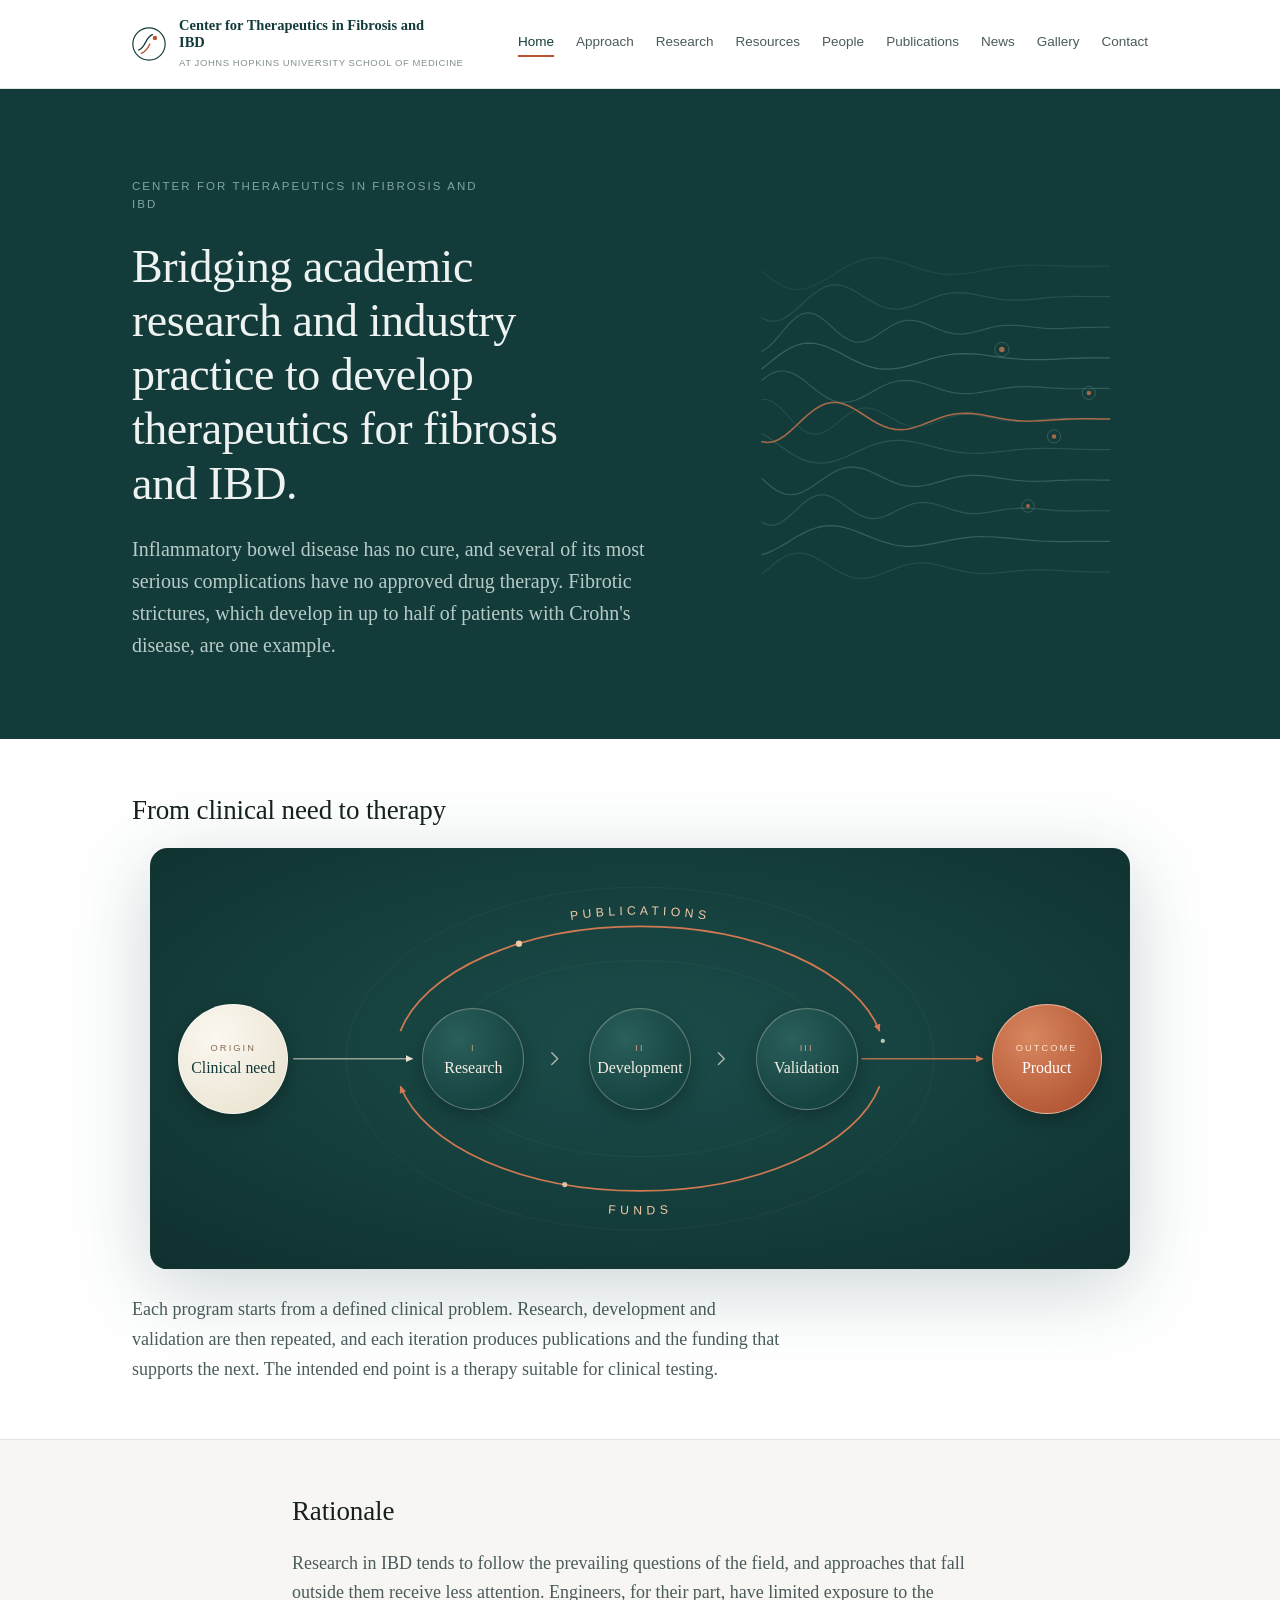
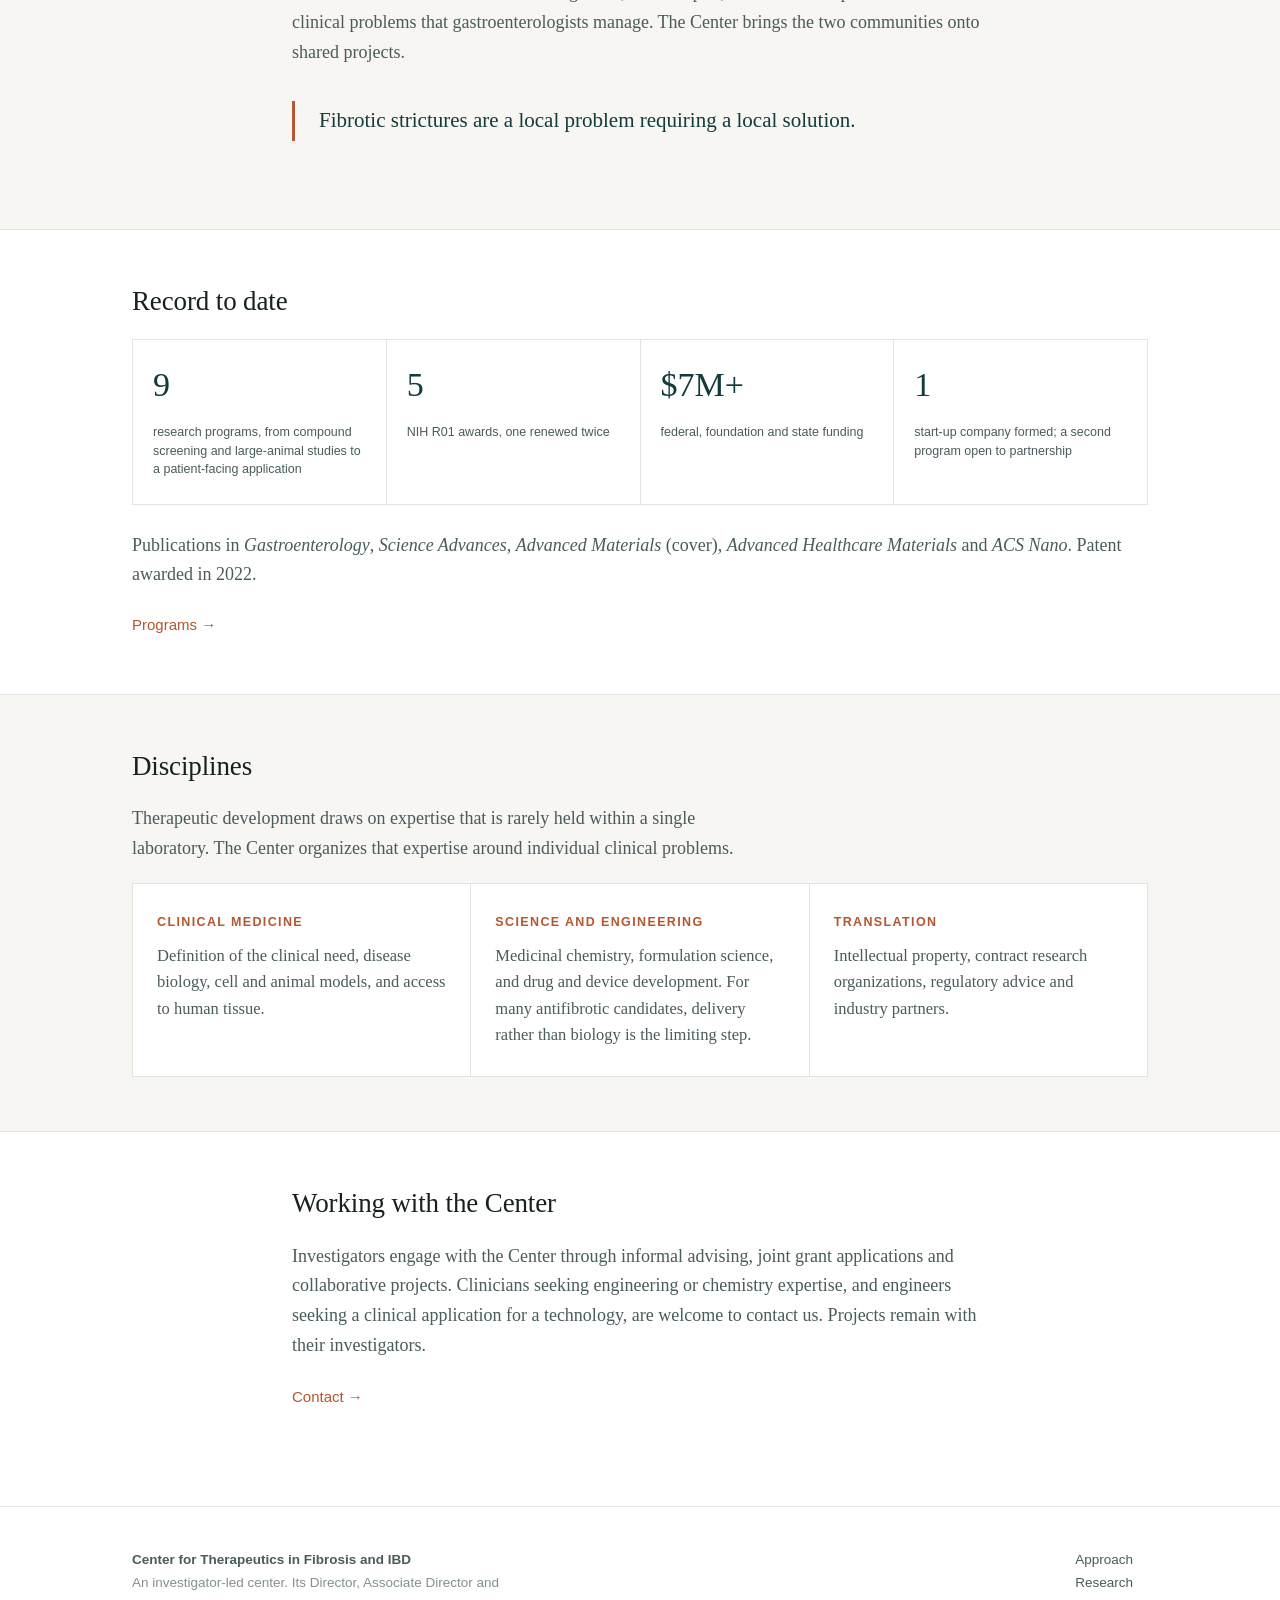
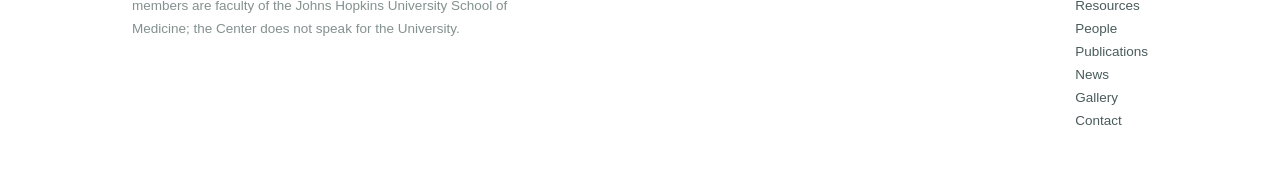
==== commit 020c450a: "Add files via upload" ====
--- a/index.html
+++ b/index.html
@@ -29,6 +29,8 @@
       <a href="research.html">Research</a>
       <a href="resources.html">Resources</a>
       <a href="people.html">People</a>
+      <a href="publications.html">Publications</a>
+      <a href="news.html">News</a>
       <a href="gallery.html">Gallery</a>
       <a href="contact.html">Contact</a>
     </nav>
@@ -236,6 +238,8 @@
         <a href="research.html">Research</a><br>
         <a href="resources.html">Resources</a><br>
         <a href="people.html">People</a><br>
+        <a href="publications.html">Publications</a><br>
+        <a href="news.html">News</a><br>
         <a href="gallery.html">Gallery</a><br>
         <a href="contact.html">Contact</a>
       </div>
--- a/styles.css
+++ b/styles.css
@@ -50,7 +50,7 @@
 .brand .sub  { display: block; font-family: var(--sans); font-weight: 400; font-size: 10.5px;
                letter-spacing: 0.07em; text-transform: uppercase; color: var(--ink-faint); margin-top: 2px; }
 
-nav.site { display: flex; gap: 26px; }
+nav.site { display: flex; gap: 22px; }
 nav.site a { font-family: var(--sans); font-size: 13.5px; color: var(--ink-soft); text-decoration: none;
              padding-bottom: 2px; border-bottom: 2px solid transparent; }
 nav.site a:hover { color: var(--deep); }
@@ -333,3 +333,32 @@
 .program.has-img.covers2 { grid-template-columns: 1fr 340px; }
 .program .pimg .pair { display: grid; grid-template-columns: 1fr 1fr; gap: 10px; }
 @media (max-width: 900px) { .program.has-img.covers2 { grid-template-columns: 1fr; } .program.has-img.covers2 .pimg { max-width: 400px; } }
+
+/* ---------- announcement band (home) ---------- */
+.news { background: var(--paper-warm); border-bottom: 1px solid var(--rule); padding: 30px 0 28px; }
+.news-grid { display: grid; grid-template-columns: 180px 1fr; gap: 28px; align-items: start; }
+.news-kicker { font-family: var(--sans); font-size: 11.5px; letter-spacing: 0.16em; text-transform: uppercase; color: var(--accent); margin: 5px 0 0; }
+.news-text { margin: 0; font-size: 18px; line-height: 1.6; max-width: 72ch; }
+.news-link { margin: 10px 0 0; }
+.program[id] { scroll-margin-top: 110px; }
+@media (max-width: 720px) { .news-grid { grid-template-columns: 1fr; gap: 8px; } .news-text { font-size: 17px; } }
+
+/* ---------- publications ---------- */
+.pubyear { font-size: 22px; margin: 34px 0 10px; }
+.pubs { list-style: none; padding: 0; margin: 0; }
+.pubs li { padding: 12px 0 14px; border-bottom: 1px solid var(--rule); font-size: 16.5px; line-height: 1.55; }
+.pubs .pa { color: var(--ink-soft); }
+.pubs .pt { color: var(--ink); }
+.pubs .pj { color: var(--ink-soft); }
+.pubs a { font-family: var(--sans); font-size: 13px; color: var(--accent); text-decoration: none; word-break: break-all; }
+.covertag { font-family: var(--sans); font-size: 11px; letter-spacing: 0.08em; text-transform: uppercase; color: var(--accent); border: 1px solid var(--accent); padding: 1px 6px; margin-left: 6px; white-space: nowrap; }
+
+/* ---------- news ---------- */
+.newslist { list-style: none; padding: 0; margin: 0; }
+.newslist li { padding: 22px 0 22px; border-bottom: 1px solid var(--rule); }
+.newslist .nd { font-family: var(--sans); font-size: 11.5px; letter-spacing: 0.16em; text-transform: uppercase; color: var(--accent); margin: 0 0 6px; }
+.newslist .nt { margin: 0; font-size: 18px; line-height: 1.6; }
+.newslist .nl { margin: 8px 0 0; }
+.col { max-width: 820px; }
+.col .lead a { color: var(--accent); }
+.col > .pubyear:first-of-type { margin-top: 26px; }
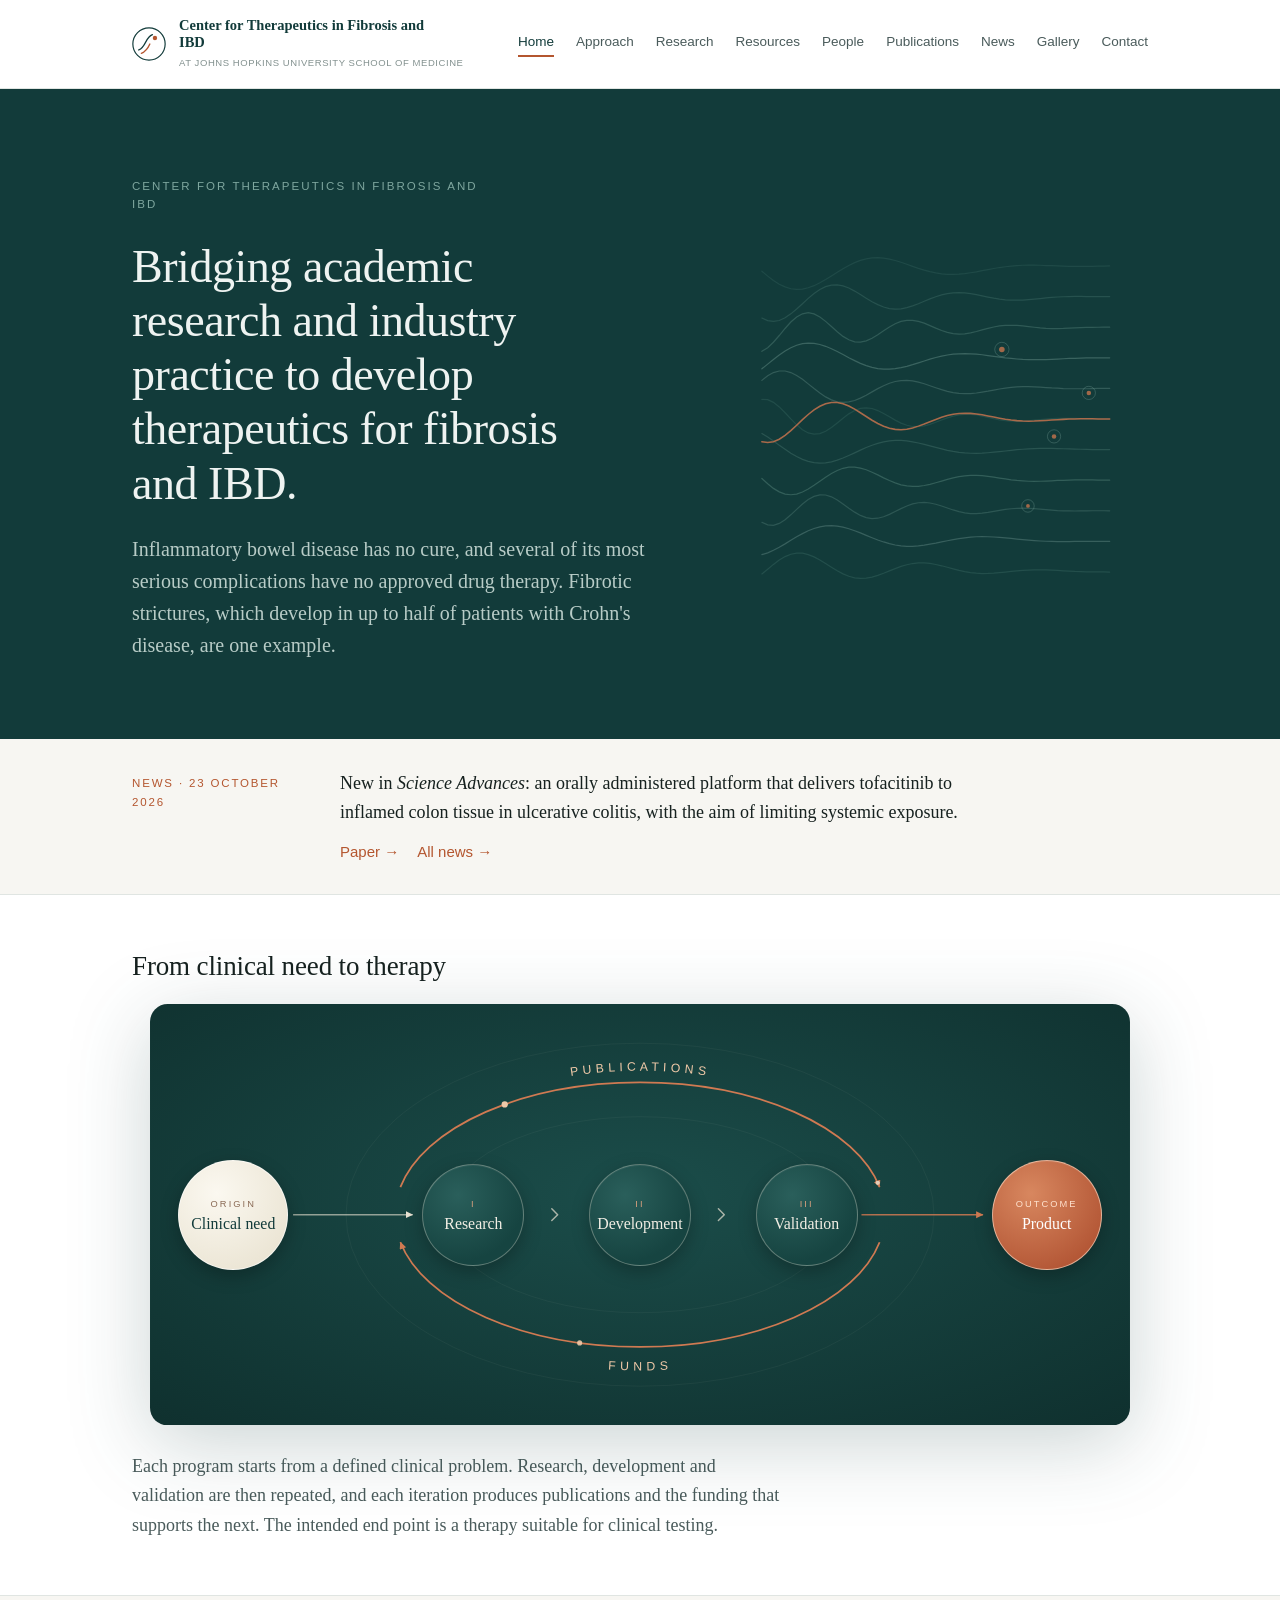
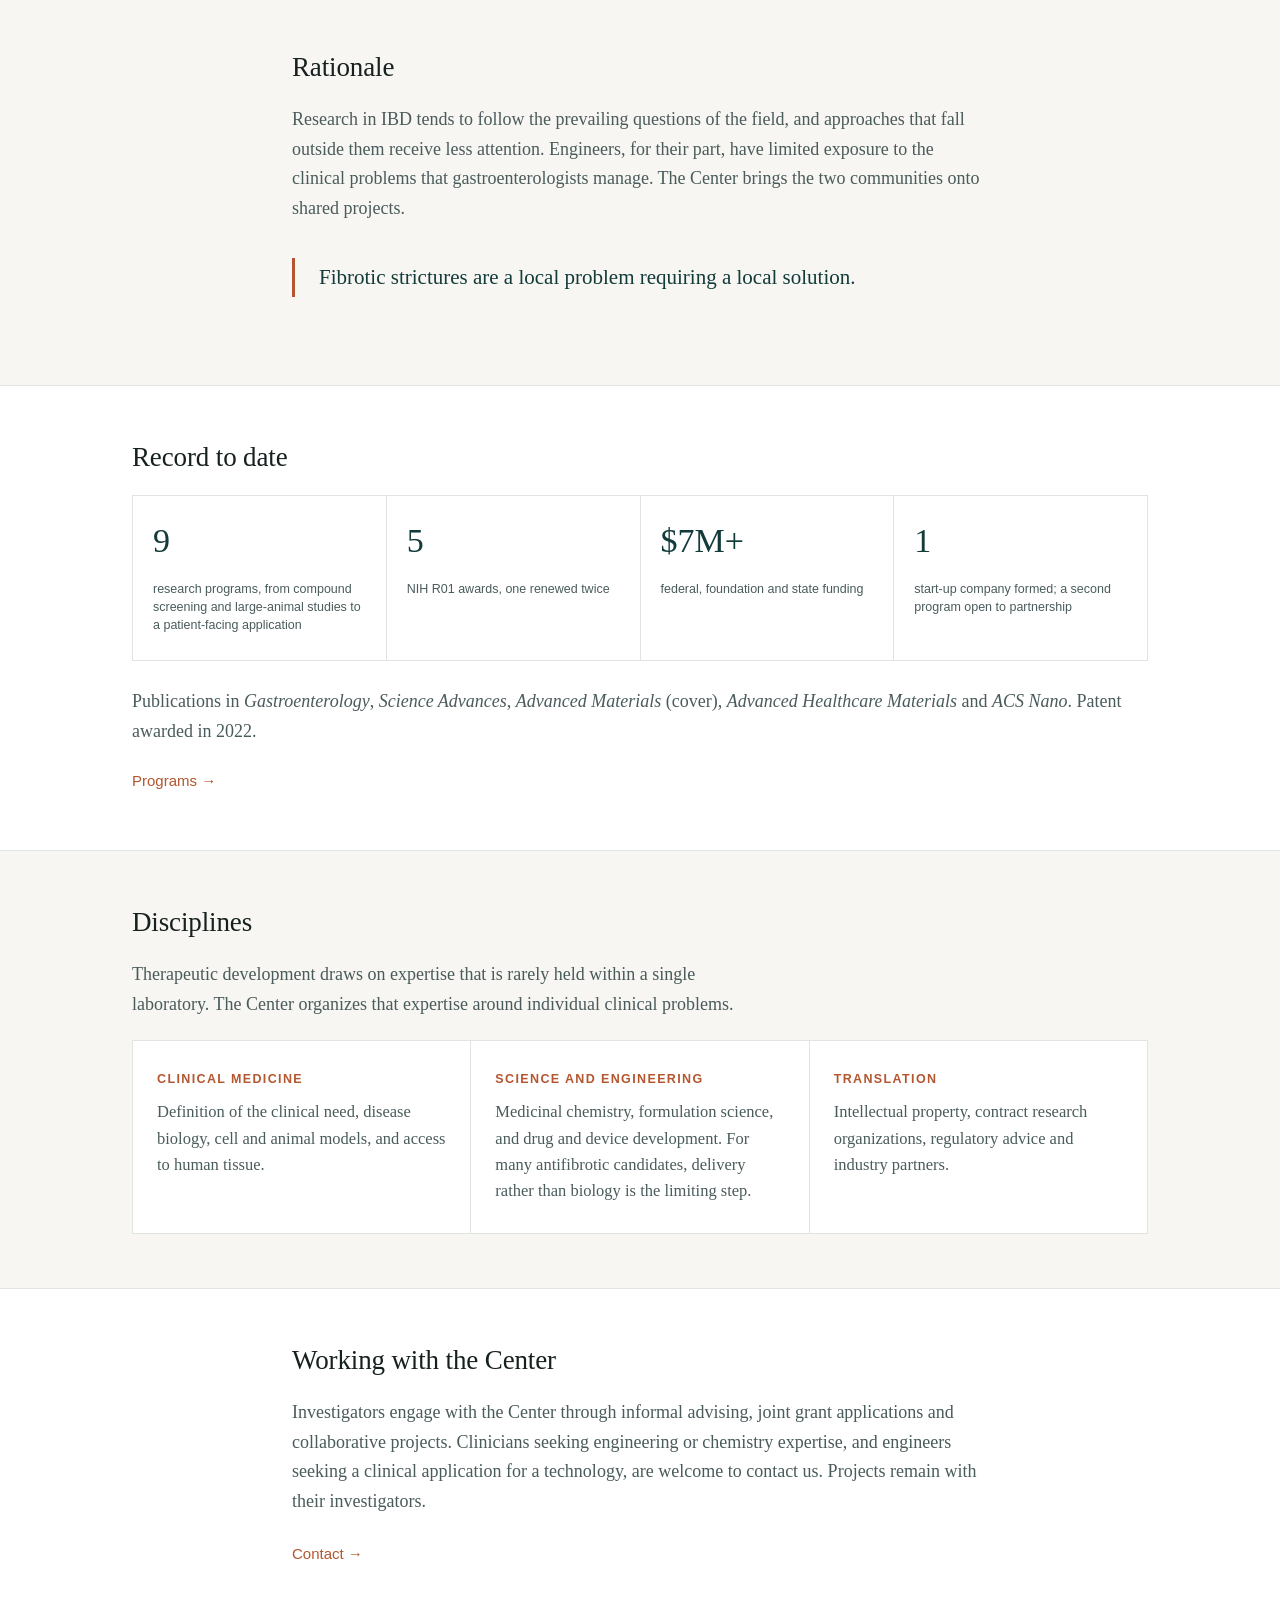
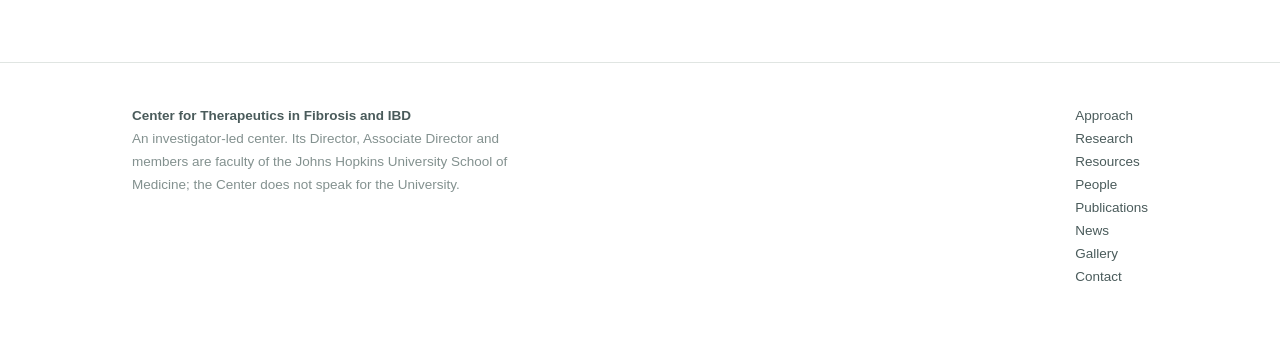
==== commit 28de144a: "Add files via upload" ====
--- a/index.html
+++ b/index.html
@@ -50,6 +50,16 @@
   <path d="M24.0,256.1 L30.7,257.1 L37.3,256.1 L44.0,253.3 L50.7,248.9 L57.3,243.4 L64.0,237.2 L70.7,230.8 L77.3,224.8 L84.0,219.5 L90.7,215.3 L97.3,212.4 L104.0,211.0 L110.7,211.1 L117.3,212.5 L124.0,215.1 L130.7,218.7 L137.3,222.8 L144.0,227.1 L150.7,231.4 L157.3,235.2 L164.0,238.3 L170.7,240.6 L177.3,241.9 L184.0,242.3 L190.7,241.7 L197.3,240.3 L204.0,238.2 L210.7,235.8 L217.3,233.1 L224.0,230.5 L230.7,228.1 L237.3,226.1 L244.0,224.6 L250.7,223.7 L257.3,223.3 L264.0,223.5 L270.7,224.2 L277.3,225.2 L284.0,226.5 L290.7,227.8 L297.3,229.1 L304.0,230.3 L310.7,231.2 L317.3,231.9 L324.0,232.4 L330.7,232.5 L337.3,232.4 L344.0,232.1 L350.7,231.7 L357.3,231.2 L364.0,230.8 L370.7,230.4 L377.3,230.1 L384.0,229.9 L390.7,229.8 L397.3,229.8 L404.0,229.8 L410.7,229.9 L417.3,230.0 L424.0,230.0" fill="none" stroke="#c9744e" stroke-width="1.8" opacity="0.9" stroke-linecap="round"/>
   <circle cx="300" cy="150" r="3.2" fill="#c9744e" opacity="0.85"/><circle cx="300" cy="150" r="8.2" fill="none" stroke="#7fa79f" stroke-width="0.8" opacity="0.5"/><circle cx="360" cy="250" r="2.6" fill="#c9744e" opacity="0.85"/><circle cx="360" cy="250" r="7.6" fill="none" stroke="#7fa79f" stroke-width="0.8" opacity="0.5"/><circle cx="330" cy="330" r="2.2" fill="#c9744e" opacity="0.85"/><circle cx="330" cy="330" r="7.2" fill="none" stroke="#7fa79f" stroke-width="0.8" opacity="0.5"/><circle cx="400" cy="200" r="2.6" fill="#c9744e" opacity="0.85"/><circle cx="400" cy="200" r="7.6" fill="none" stroke="#7fa79f" stroke-width="0.8" opacity="0.5"/>
 </svg>
+    </div>
+  </div>
+</div>
+
+<div class="news">
+  <div class="wrap news-grid">
+    <p class="news-kicker">News &middot; 23 October 2026</p>
+    <div>
+      <p class="news-text">New in <em>Science Advances</em>: an orally administered platform that delivers tofacitinib to inflamed colon tissue in ulcerative colitis, with the aim of limiting systemic exposure.</p>
+      <p class="news-link"><a class="more" href="https://doi.org/10.1126/sciadv.aeb1963">Paper &rarr;</a> &nbsp;&nbsp; <a class="more" href="news.html">All news &rarr;</a></p>
     </div>
   </div>
 </div>
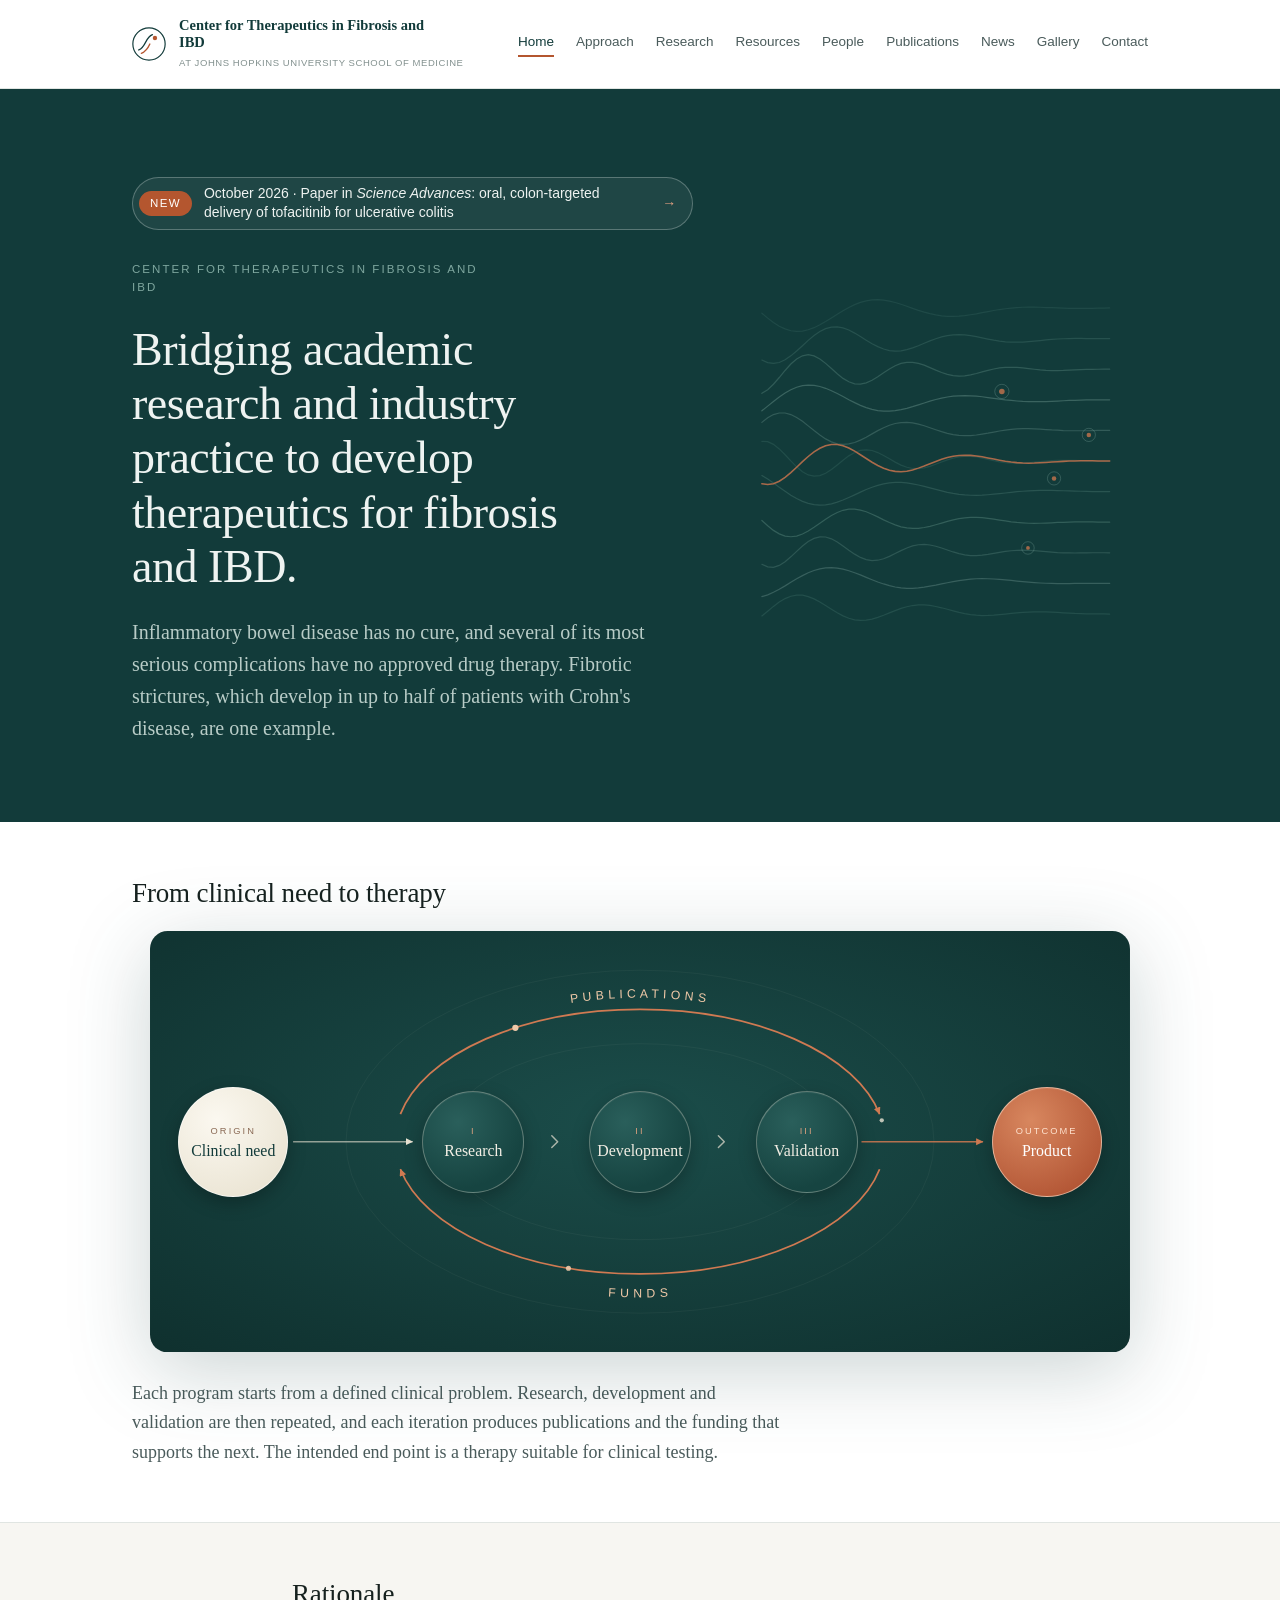
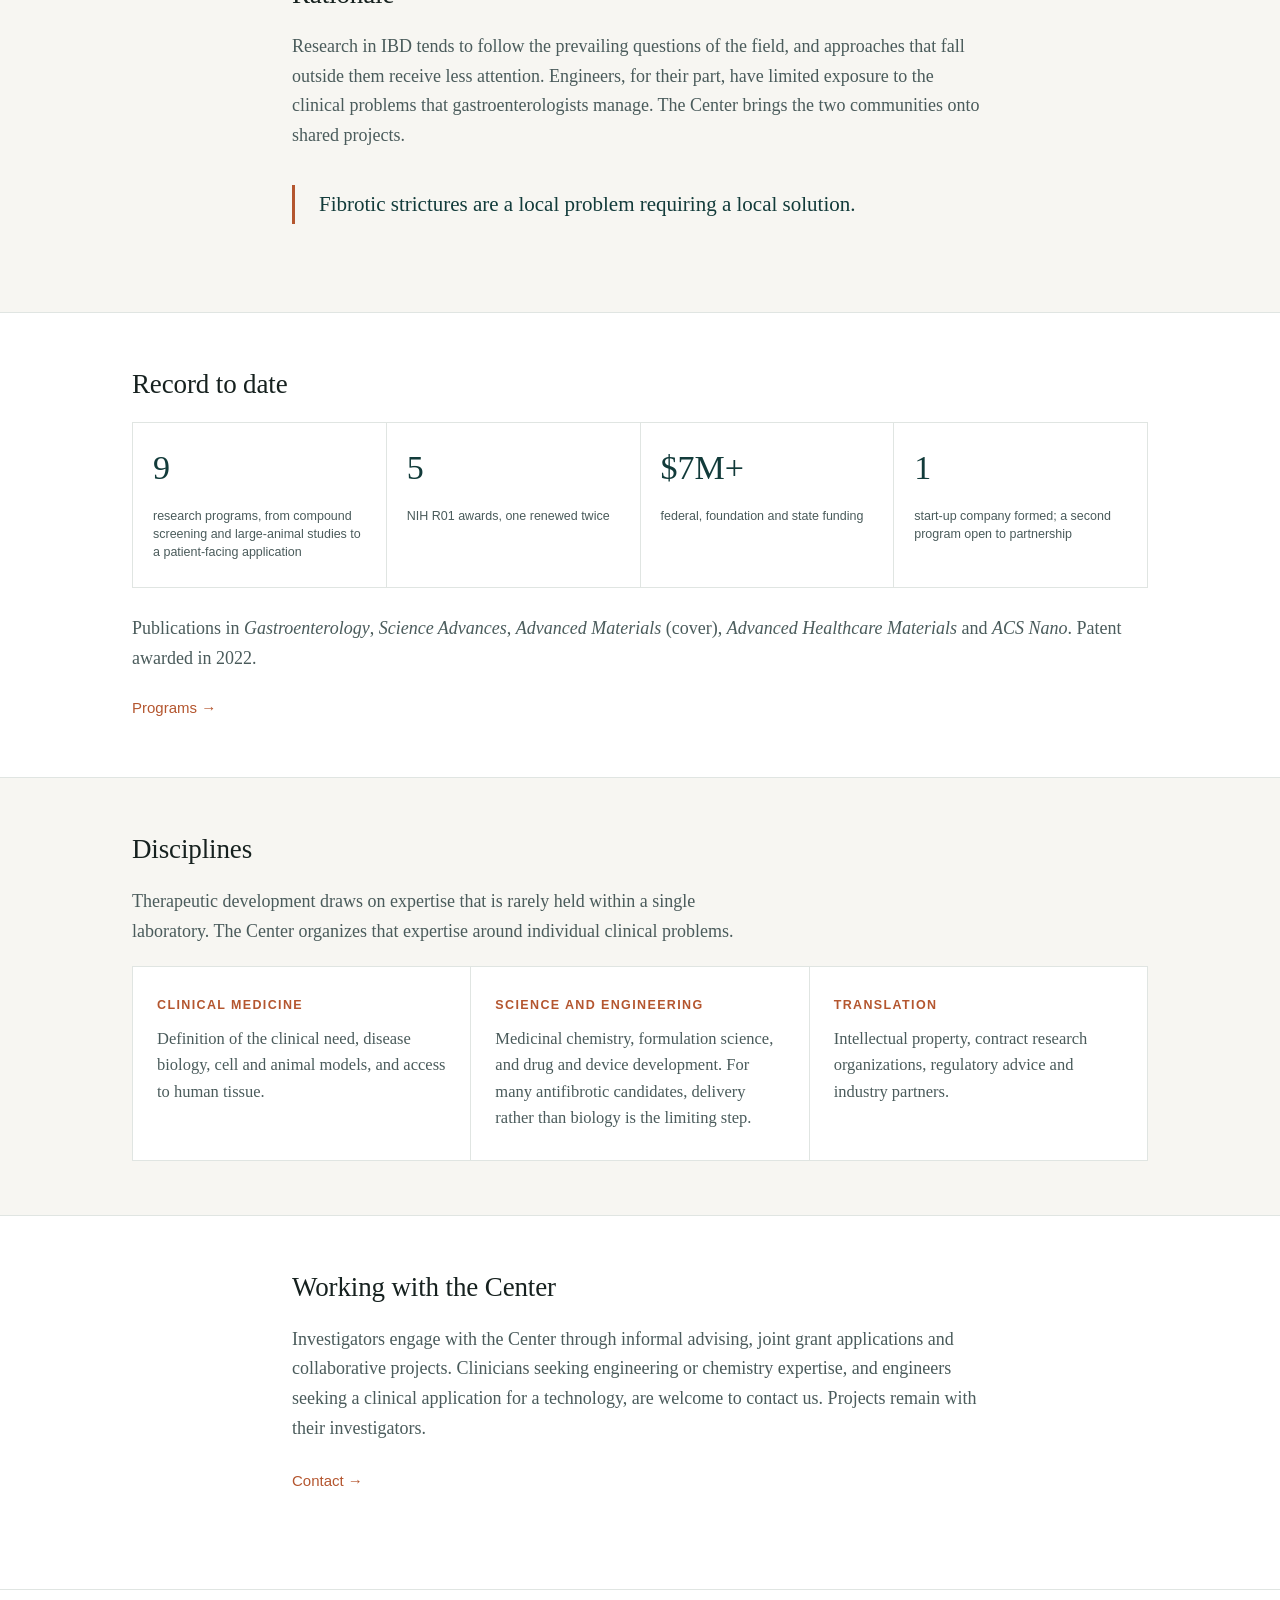
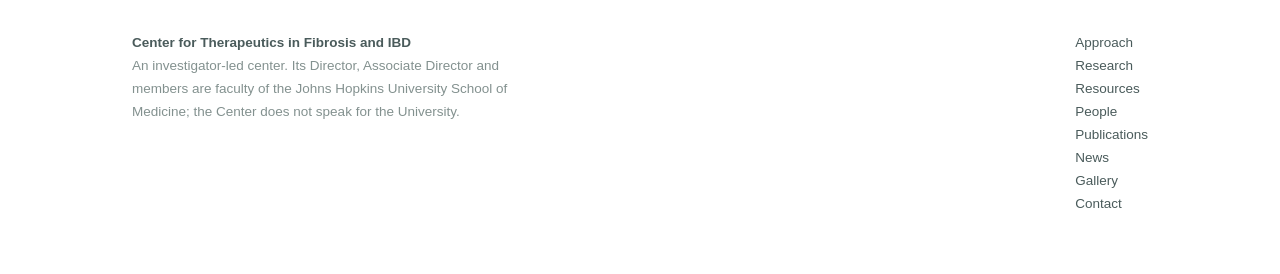
==== commit a80aa623: "Add files via upload" ====
--- a/index.html
+++ b/index.html
@@ -40,6 +40,7 @@
 <div class="hero">
   <div class="wrap hero-grid">
     <div class="hero-copy">
+      <a class="hero-news" href="news.html"><span class="hn-tag">New</span><span class="hn-text">October 2026 &middot; Paper in <em>Science Advances</em>: oral, colon-targeted delivery of tofacitinib for ulcerative colitis</span><span class="hn-arrow">&rarr;</span></a>
       <p class="kicker">Center for Therapeutics in Fibrosis and IBD</p>
       <h1>Bridging academic research and industry practice to develop therapeutics for fibrosis and IBD.</h1>
       <p>Inflammatory bowel disease has no cure, and several of its most serious complications have no approved drug therapy. Fibrotic strictures, which develop in up to half of patients with Crohn's disease, are one example.</p>
@@ -50,16 +51,6 @@
   <path d="M24.0,256.1 L30.7,257.1 L37.3,256.1 L44.0,253.3 L50.7,248.9 L57.3,243.4 L64.0,237.2 L70.7,230.8 L77.3,224.8 L84.0,219.5 L90.7,215.3 L97.3,212.4 L104.0,211.0 L110.7,211.1 L117.3,212.5 L124.0,215.1 L130.7,218.7 L137.3,222.8 L144.0,227.1 L150.7,231.4 L157.3,235.2 L164.0,238.3 L170.7,240.6 L177.3,241.9 L184.0,242.3 L190.7,241.7 L197.3,240.3 L204.0,238.2 L210.7,235.8 L217.3,233.1 L224.0,230.5 L230.7,228.1 L237.3,226.1 L244.0,224.6 L250.7,223.7 L257.3,223.3 L264.0,223.5 L270.7,224.2 L277.3,225.2 L284.0,226.5 L290.7,227.8 L297.3,229.1 L304.0,230.3 L310.7,231.2 L317.3,231.9 L324.0,232.4 L330.7,232.5 L337.3,232.4 L344.0,232.1 L350.7,231.7 L357.3,231.2 L364.0,230.8 L370.7,230.4 L377.3,230.1 L384.0,229.9 L390.7,229.8 L397.3,229.8 L404.0,229.8 L410.7,229.9 L417.3,230.0 L424.0,230.0" fill="none" stroke="#c9744e" stroke-width="1.8" opacity="0.9" stroke-linecap="round"/>
   <circle cx="300" cy="150" r="3.2" fill="#c9744e" opacity="0.85"/><circle cx="300" cy="150" r="8.2" fill="none" stroke="#7fa79f" stroke-width="0.8" opacity="0.5"/><circle cx="360" cy="250" r="2.6" fill="#c9744e" opacity="0.85"/><circle cx="360" cy="250" r="7.6" fill="none" stroke="#7fa79f" stroke-width="0.8" opacity="0.5"/><circle cx="330" cy="330" r="2.2" fill="#c9744e" opacity="0.85"/><circle cx="330" cy="330" r="7.2" fill="none" stroke="#7fa79f" stroke-width="0.8" opacity="0.5"/><circle cx="400" cy="200" r="2.6" fill="#c9744e" opacity="0.85"/><circle cx="400" cy="200" r="7.6" fill="none" stroke="#7fa79f" stroke-width="0.8" opacity="0.5"/>
 </svg>
-    </div>
-  </div>
-</div>
-
-<div class="news">
-  <div class="wrap news-grid">
-    <p class="news-kicker">News &middot; 23 October 2026</p>
-    <div>
-      <p class="news-text">New in <em>Science Advances</em>: an orally administered platform that delivers tofacitinib to inflamed colon tissue in ulcerative colitis, with the aim of limiting systemic exposure.</p>
-      <p class="news-link"><a class="more" href="https://doi.org/10.1126/sciadv.aeb1963">Paper &rarr;</a> &nbsp;&nbsp; <a class="more" href="news.html">All news &rarr;</a></p>
     </div>
   </div>
 </div>
--- a/styles.css
+++ b/styles.css
@@ -362,3 +362,13 @@
 .col { max-width: 820px; }
 .col .lead a { color: var(--accent); }
 .col > .pubyear:first-of-type { margin-top: 26px; }
+
+/* ---------- news pill in the hero ---------- */
+.hero-news { display: inline-flex; align-items: center; gap: 12px; margin: 0 0 30px; padding: 6px 16px 6px 6px;
+  border: 1px solid rgba(238,243,241,0.28); border-radius: 999px; background: rgba(255,255,255,0.06);
+  font-family: var(--sans); font-size: 14px; line-height: 1.4; color: #eef3f1; text-decoration: none; max-width: 100%; transition: background .2s ease, border-color .2s ease; }
+.hero-news:hover { background: rgba(255,255,255,0.12); border-color: rgba(238,243,241,0.5); }
+.hero-news .hn-tag { background: var(--accent); color: #fff; border-radius: 999px; padding: 4px 11px; font-size: 11.5px; letter-spacing: 0.12em; text-transform: uppercase; flex: none; }
+.hero-news em { font-style: italic; }
+.hero-news .hn-arrow { flex: none; color: #e9a383; }
+@media (max-width: 720px) { .hero-news { border-radius: 14px; align-items: flex-start; font-size: 13.5px; padding: 8px 12px 8px 8px; } }
